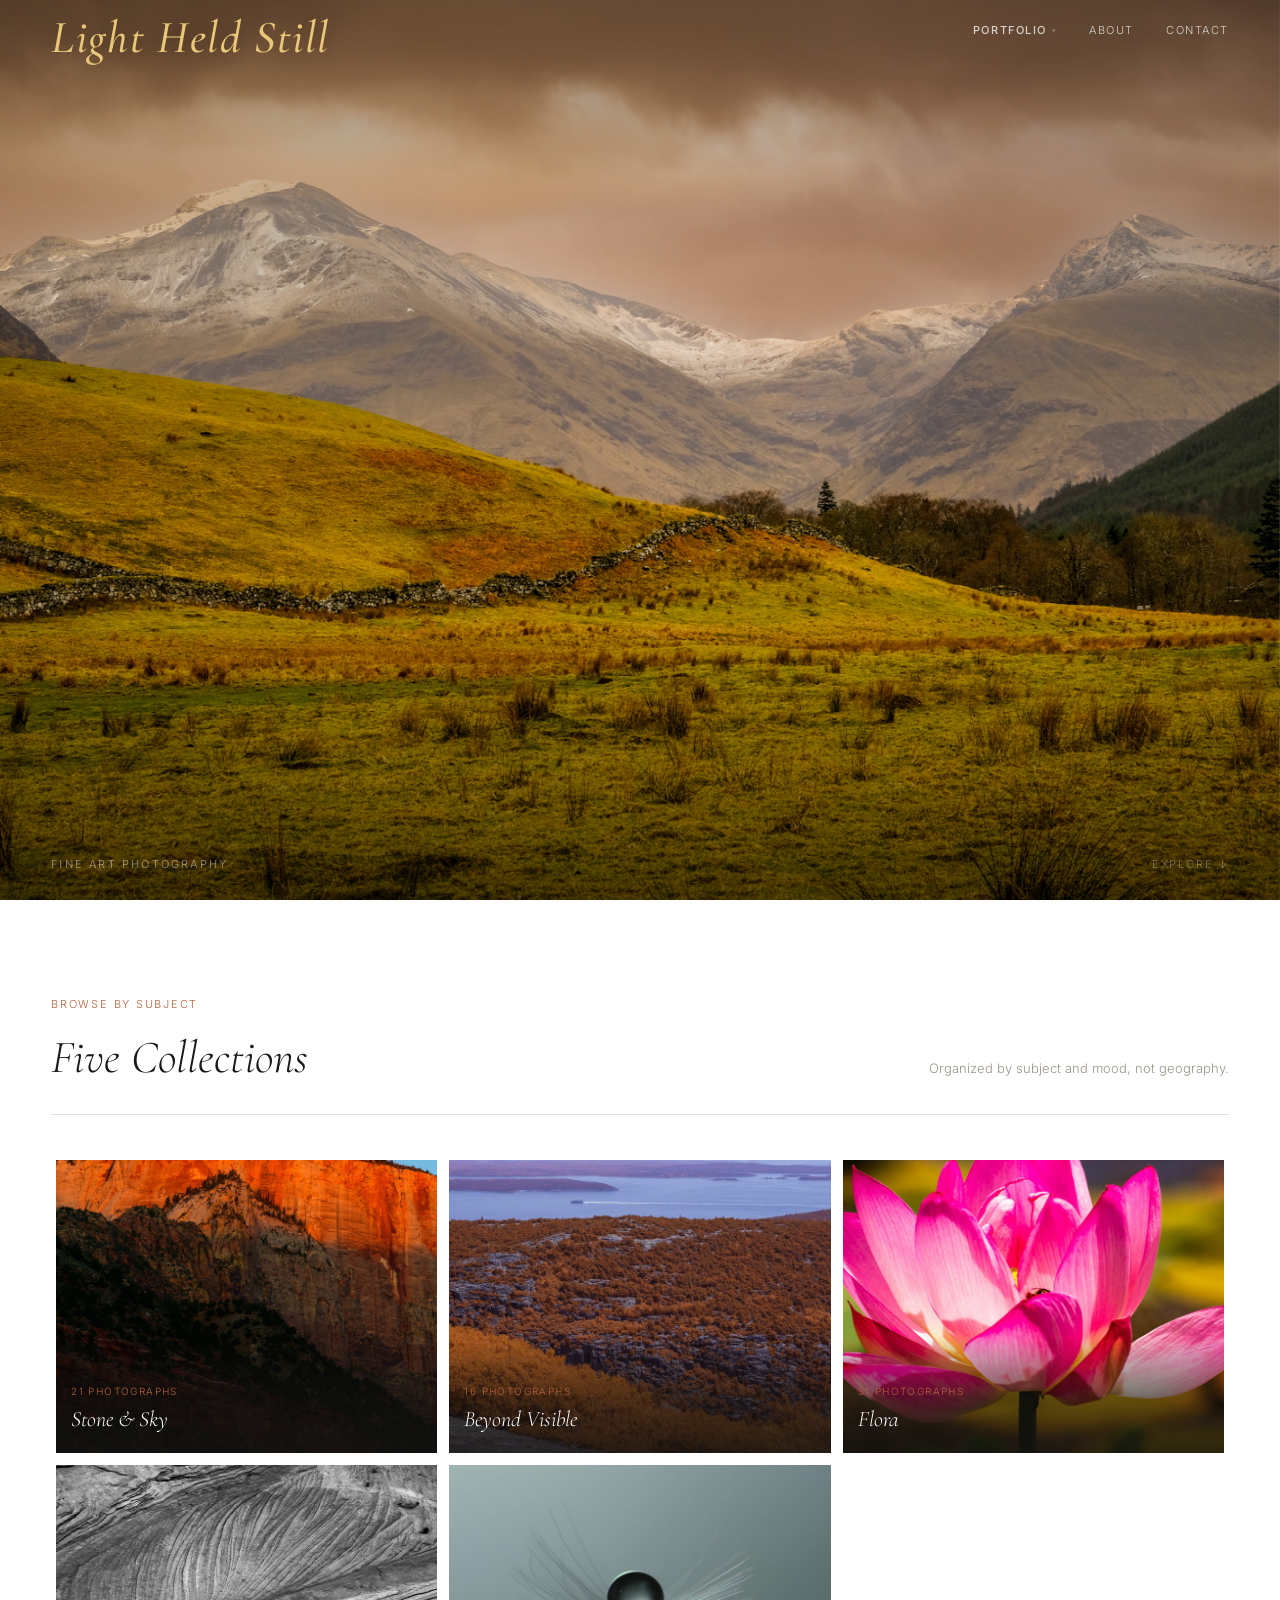
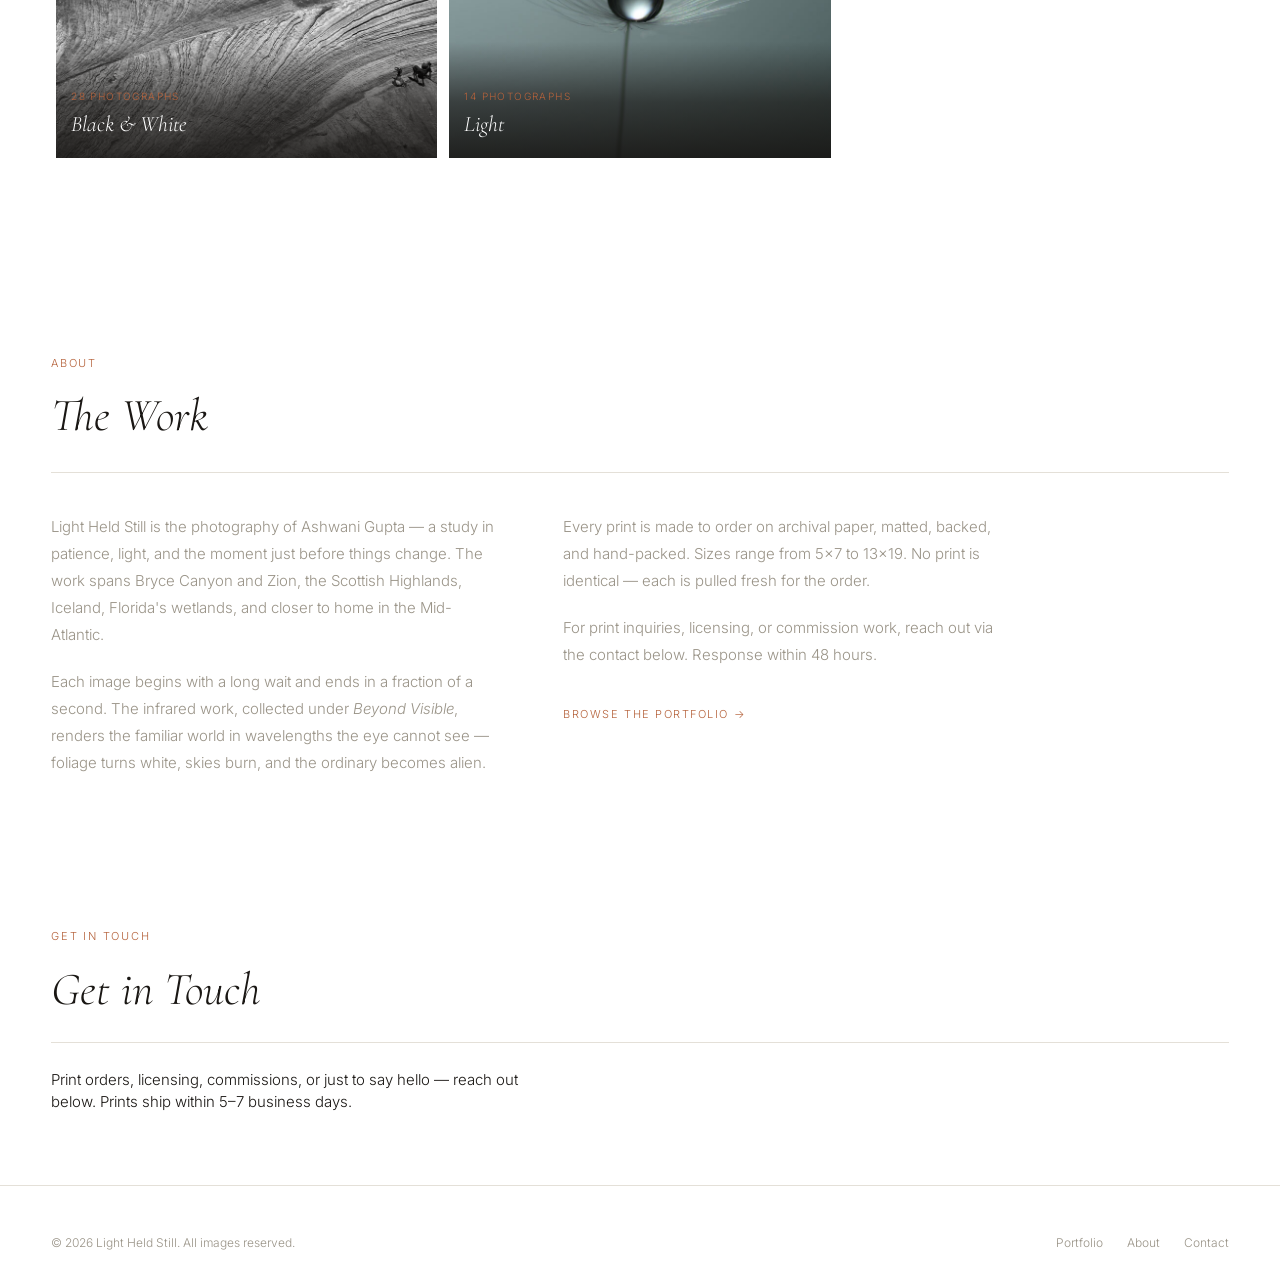
==== index.html @ 92388145 "Initial site" ====
<!DOCTYPE html>
<html lang="en">
<head>
<meta charset="UTF-8">
<meta name="viewport" content="width=device-width, initial-scale=1.0">
<title>Light Held Still — Photography</title>
<meta name="description" content="Light Held Still — fine-art photography across five collections: landscape, infrared, flora, black & white, and light.">
<meta name="robots" content="noindex, nofollow">
<link rel="stylesheet" href="css/style.css">
</head>
<body>

<section class="hero-d">
  <img class="hero-d-img" src="images/full/p079.jpg" alt="Highland Pasture, Storm Light — Scottish Highlands">
  <div class="hero-d-overlay"></div>
  <nav class="hero-d-nav">
    <div class="nav-dropdown">
      <button class="nav-dropdown-trigger">Portfolio <span class="caret">▾</span></button>
      <div class="nav-dropdown-menu">
        <div class="drop-col">
          <a class="drop-item" href="collection.html?c=stone-sky">Stone &amp; Sky</a>
          <a class="drop-item" href="collection.html?c=beyond-visible">Beyond Visible</a>
          <a class="drop-item" href="collection.html?c=flora">Flora</a>
        </div>
        <div class="drop-divider-v"></div>
        <div class="drop-col">
          <a class="drop-item" href="collection.html?c=black-white">Black &amp; White</a>
          <a class="drop-item" href="collection.html?c=light">Light</a>
        </div>
        <div class="drop-divider-v"></div>
        <div class="drop-col-right">
          <a class="drop-view-all" href="portfolio.html">View All Images →</a>
        </div>
      </div>
    </div>
    <a class="hero-d-nav-link" href="index.html#about">About</a>
    <a class="hero-d-nav-link" href="index.html#contact">Contact</a>
  </nav>
  <div class="hero-d-wordmark">Light Held Still</div>
  <div class="hero-d-footer">
    <span class="hero-d-sub">Fine Art Photography</span>
    <a class="hero-d-scroll" href="index.html#collections">Explore ↓</a>
  </div>
</section>

<section class="section" id="collections">
  <div class="section-head">
    <div>
      <div class="section-eyebrow">Browse by Subject</div>
      <h2 class="section-title">Five Collections</h2>
    </div>
    <p class="section-note">Organized by subject and mood, not geography.</p>
  </div>
  <div class="collection-grid" id="collection-grid"></div>
</section>

<section class="section" id="about">
  <div class="section-head">
    <div>
      <div class="section-eyebrow">About</div>
      <h2 class="section-title">The Work</h2>
    </div>
  </div>
  <div style="display:grid; grid-template-columns: 1fr 1fr; gap: 4rem; max-width: 960px;">
    <div>
      <p class="prose">
        Light Held Still is the photography of Ashwani Gupta — a study in patience, light, and the 
        moment just before things change. The work spans Bryce Canyon and Zion, the Scottish 
        Highlands, Iceland, Florida's wetlands, and closer to home in the Mid-Atlantic.
      </p>
      <p class="prose" style="margin-top: 1.25rem;">
        Each image begins with a long wait and ends in a fraction of a second. The infrared work, 
        collected under <em>Beyond Visible</em>, renders the familiar world in wavelengths the eye 
        cannot see — foliage turns white, skies burn, and the ordinary becomes alien.
      </p>
    </div>
    <div>
      <p class="prose">
        Every print is made to order on archival paper, matted, backed, and hand-packed. 
        Sizes range from 5×7 to 13×19. No print is identical — each is pulled fresh for the order.
      </p>
      <p class="prose" style="margin-top: 1.25rem;">
        For print inquiries, licensing, or commission work, reach out via the contact below. 
        Response within 48 hours.
      </p>
      <p style="margin-top: 2rem;">
        <a href="portfolio.html" style="font-size:11px; letter-spacing:0.14em; text-transform:uppercase; color:var(--rust); text-decoration:none;">Browse the Portfolio →</a>
      </p>
    </div>
  </div>
</section>

<section class="section-tight" id="contact">
  <div class="section-head">
    <div>
      <div class="section-eyebrow">Get in Touch</div>
      <h2 class="section-title">Get in Touch</h2>
    </div>
  </div>
  <p style="max-width: 52ch; color: var(--bone-dim); font-size: 15px;">
    Print orders, licensing, commissions, or just to say hello — reach out below. Prints ship within 5–7 business days.
  </p>
</section>

<footer class="site-footer">
  <span>&copy; 2026 Light Held Still. All images reserved.</span>
  <div class="footer-links">
    <a href="portfolio.html">Portfolio</a>
    <a href="index.html#about">About</a>
    <a href="index.html#contact">Contact</a>
  </div>
</footer>

<div class="lightbox" id="lightbox">
  <button class="lightbox-close">Close &times;</button>
  <button class="lightbox-prev" aria-label="Previous">&#8249;</button>
  <button class="lightbox-next" aria-label="Next">&#8250;</button>
  <img src="" alt="">
  <div class="lightbox-cap">
    <p class="lightbox-title"></p>
    <p class="lightbox-sub"></p>
    <button class="lightbox-order-btn" onclick="openOrderPanel(lbItems[lbIndex])">Order this Print</button>
  </div>
</div>

<script src="js/catalog.js"></script>
<script>
  const grid = document.getElementById('collection-grid');
  const order = ['stone-sky','beyond-visible','flora','black-white','light'];
  grid.innerHTML = order.map(key => {
    const c = COLLECTIONS[key];
    const count = byCollection(key).length;
    return `
      <a class="collection-card" href="collection.html?c=${key}">
        <img src="${imgPath(c.cover, 'thumb')}" alt="${c.name}">
        <div class="collection-meta">
          <div class="collection-count">${count} Photographs</div>
          <h3 class="collection-name">${c.name}</h3>
        </div>
      </a>
    `;
  }).join('');
</script>
</body>
</html>
---- css/style.css ----
/* ============================================================
   Light Held Still — Photography Portfolio
   White gallery aesthetic, Cormorant Garamond wordmark,
   centered nav with Portfolio dropdown.
   ============================================================ */

@import url('https://fonts.googleapis.com/css2?family=Cormorant+Garamond:ital,wght@0,300;0,400;1,300;1,400;1,500&family=Inter:wght@300;400;500&display=swap');

:root {
  --white:    #ffffff;
  --off:      #f7f5f1;
  --stone:    #e8e4dc;
  --muted:    #9a9488;
  --ink:      #1a1714;
  --ink-2:    #2a2724;
  --rust:     #b5623b;
  --rule:     #e4e0d8;
  --rule-dk:  #2e2b27;
  --display:  'Cormorant Garamond', Georgia, serif;
  --body:     'Inter', -apple-system, sans-serif;
  --gutter:   clamp(20px, 4vw, 56px);
}

* { box-sizing: border-box; }
html { scroll-behavior: smooth; }

body {
  margin: 0;
  background: var(--white);
  color: var(--ink);
  font-family: var(--body);
  font-weight: 300;
  line-height: 1.5;
  -webkit-font-smoothing: antialiased;
}

img { max-width: 100%; display: block; }
a { color: inherit; text-decoration: none; }
::selection { background: var(--rust); color: var(--white); }

a:focus-visible, button:focus-visible {
  outline: 1px solid var(--rust);
  outline-offset: 4px;
}

/* ── Header ── */
.site-header {
  position: sticky;
  top: 0;
  z-index: 40;
  background: rgba(255,255,255,0.97);
  backdrop-filter: blur(8px);
  border-bottom: 0.5px solid var(--rule);
  padding: 0 var(--gutter);
  height: 64px;
  display: flex;
  align-items: center;
  justify-content: space-between;
  gap: 2rem;
}

/* Left: wordmark — Cormorant Garamond italic */
.wordmark {
  font-family: 'Cormorant Garamond', serif;
  font-style: italic;
  font-weight: 500;
  font-size: 38px;
  letter-spacing: 0.02em;
  color: var(--ink);
  white-space: nowrap;
  flex-shrink: 0;
  line-height: 1;
}

/* Hide old left nav slot */
.nav-left { display: none; }

/* Right nav */
.nav-right {
  display: flex;
  align-items: center;
  gap: 2rem;
}

.nav-link {
  font-size: 11px;
  letter-spacing: 0.14em;
  text-transform: uppercase;
  color: var(--muted);
  transition: color 0.2s;
  cursor: pointer;
  background: none;
  border: none;
  padding: 0;
  font-family: var(--body);
}
.nav-link:hover { color: var(--ink); }

/* Portfolio dropdown trigger */
.nav-dropdown {
  position: relative;
}

.nav-dropdown-trigger {
  font-size: 11px;
  letter-spacing: 0.14em;
  text-transform: uppercase;
  color: var(--ink);
  font-weight: 500;
  display: flex;
  align-items: center;
  gap: 5px;
  cursor: pointer;
  background: none;
  border: none;
  padding: 0;
  font-family: var(--body);
}

.nav-dropdown-trigger .caret {
  font-size: 7px;
  opacity: 0.4;
  transition: transform 0.2s;
}

.nav-dropdown:hover .caret { transform: rotate(180deg); }

/* Dropdown menu */
.nav-dropdown-menu {
  position: absolute;
  top: 100%;
  left: 50%;
  transform: translateX(-50%);
  background: var(--white);
  border: 0.5px solid var(--rule);
  min-width: 420px;
  display: none;
  padding: 0.75rem 0;
  box-shadow: 0 8px 32px rgba(0,0,0,0.08);
  /* invisible top padding bridges the gap so cursor doesn't escape */
  padding-top: 1rem;
  margin-top: 0;
}

/* Bridge: invisible hover area between trigger and menu */
.nav-dropdown-menu::before {
  content: '';
  position: absolute;
  top: -18px;
  left: 0;
  right: 0;
  height: 18px;
}

.nav-dropdown:hover .nav-dropdown-menu,
.nav-dropdown.open .nav-dropdown-menu { display: flex; }

.drop-col {
  flex: 1;
  padding: 0.5rem 1.5rem;
}

.drop-divider-v {
  width: 0.5px;
  background: var(--rule);
  margin: 0.75rem 0;
  flex-shrink: 0;
}

.drop-item {
  display: block;
  font-size: 11px;
  letter-spacing: 0.12em;
  text-transform: uppercase;
  color: var(--muted);
  padding: 0.4rem 0;
  transition: color 0.2s;
}
.drop-item:hover { color: var(--ink); }

.drop-view-all {
  display: block;
  font-size: 11px;
  letter-spacing: 0.12em;
  text-transform: uppercase;
  color: var(--rust);
  padding: 0.4rem 0;
  transition: color 0.2s;
}
.drop-view-all:hover { color: var(--ink); }

.drop-col-right {
  display: flex;
  align-items: flex-end;
  padding: 0.5rem 1.5rem;
}

/* Mobile toggle */
.nav-toggle {
  display: none;
  background: none;
  border: none;
  color: var(--ink);
  font-size: 22px;
  cursor: pointer;
}

/* ── Hero ── */
.hero {
  position: relative;
  height: 88vh;
  min-height: 560px;
  display: flex;
  align-items: flex-end;
  overflow: hidden;
}

.hero-img {
  position: absolute;
  inset: 0;
  width: 100%;
  height: 100%;
  object-fit: cover;
  object-position: center 42%;
  animation: hero-reveal 2.4s ease both;
}

@keyframes hero-reveal {
  from { opacity: 0; transform: scale(1.04); }
  to   { opacity: 1; transform: scale(1); }
}

.hero::after {
  content: '';
  position: absolute;
  inset: 0;
  background: linear-gradient(to top, rgba(20,18,16,0.96) 0%, rgba(20,18,16,0.2) 55%, transparent 100%);
}

.hero-content {
  position: relative;
  z-index: 2;
  padding: 0 var(--gutter) 56px;
  max-width: 740px;
}

.hero-eyebrow {
  font-size: 11px;
  letter-spacing: 0.2em;
  text-transform: uppercase;
  color: var(--rust);
  margin-bottom: 16px;
}

.hero-title {
  font-family: var(--display);
  font-style: italic;
  font-weight: 300;
  font-size: clamp(40px, 6vw, 78px);
  line-height: 1.02;
  margin: 0 0 18px;
  color: #fff;
}

.hero-sub {
  font-size: 15px;
  color: rgba(255,255,255,0.55);
  max-width: 46ch;
  margin: 0 0 28px;
}

.hero-actions { display: flex; gap: 16px; flex-wrap: wrap; }

.btn {
  display: inline-block;
  padding: 13px 28px;
  font-size: 11px;
  letter-spacing: 0.12em;
  text-transform: uppercase;
  border: 1px solid rgba(255,255,255,0.4);
  color: #fff;
  transition: background 0.25s, color 0.25s, border-color 0.25s;
}
.btn:hover { background: #fff; color: var(--ink); border-color: #fff; }

.btn-solid {
  background: var(--rust);
  border-color: var(--rust);
  color: #fff;
}
.btn-solid:hover { background: transparent; color: #fff; border-color: #fff; }

/* ── Section scaffolding ── */
.section { padding: 96px var(--gutter); }
.section-tight { padding: 56px var(--gutter); }

.section-tight .section-head {
  margin-bottom: 26px;
  padding-bottom: 18px;
}

.section-head {
  display: flex;
  justify-content: space-between;
  align-items: flex-end;
  gap: 24px;
  margin-bottom: 40px;
  border-bottom: 0.5px solid var(--rule);
  padding-bottom: 22px;
}

.section-eyebrow {
  font-size: 11px;
  letter-spacing: 0.16em;
  text-transform: uppercase;
  color: var(--rust);
  margin-bottom: 10px;
}

.section-title {
  font-family: var(--display);
  font-style: italic;
  font-weight: 300;
  font-size: clamp(28px, 4vw, 46px);
  margin: 0;
  color: var(--ink);
}

.section-note {
  color: var(--muted);
  font-size: 13px;
  max-width: 42ch;
  text-align: right;
}

@media (max-width: 720px) {
  .section-head { flex-direction: column; align-items: flex-start; }
  .section-note { text-align: left; }
}

/* ── Collection grid ── */
.collection-grid {
  display: grid;
  grid-template-columns: repeat(3, 1fr);
  gap: 2px;
}

@media (max-width: 900px) { .collection-grid { grid-template-columns: repeat(2, 1fr); } }
@media (max-width: 560px) {
  .collection-grid { grid-template-columns: repeat(2, 1fr); gap: 2px; }
  .collection-meta { padding: 12px 14px; }
  .collection-name { font-size: 16px; margin-bottom: 0; }
  .collection-count { font-size: 8px; margin-bottom: 2px; }
}

.collection-card {
  position: relative;
  aspect-ratio: 4 / 3.1;
  overflow: hidden;
  background: var(--stone);
  display: block;
}

.collection-card img {
  width: 100%;
  height: 100%;
  object-fit: cover;
  transition: transform 1.1s cubic-bezier(0.16,1,0.3,1), filter 0.6s ease;
}

.collection-card:hover img { transform: scale(1.06); filter: brightness(1.04); }

.collection-card::before {
  content: '';
  position: absolute;
  inset: 0;
  background: linear-gradient(to top, rgba(20,18,16,0.88) 0%, rgba(20,18,16,0.6) 20%, rgba(20,18,16,0.0) 40%);
  z-index: 1;
}

.collection-meta {
  position: absolute;
  left: 0; right: 0; bottom: 0;
  z-index: 2;
  padding: 18px 20px;
}

.collection-count {
  font-size: 10px;
  letter-spacing: 0.14em;
  text-transform: uppercase;
  color: var(--rust);
  margin-bottom: 4px;
}

.collection-name {
  font-family: var(--display);
  font-style: italic;
  font-weight: 300;
  font-size: 22px;
  margin: 0 0 4px;
  color: #fff;
}

.collection-desc {
  font-size: 12px;
  color: rgba(255,255,255,0.5);
  max-width: 32ch;
}

/* ── Photo grid (collection pages) ── */
.photo-grid {
  display: grid;
  grid-template-columns: repeat(4, 1fr);
  gap: 2px;
}

@media (max-width: 1000px) { .photo-grid { grid-template-columns: repeat(3, 1fr); } }
@media (max-width: 680px)  { .photo-grid { grid-template-columns: repeat(2, 1fr); } }

.photo-tile {
  position: relative;
  overflow: hidden;
  aspect-ratio: 4 / 5;
  background: var(--stone);
  cursor: pointer;
}

.photo-tile img {
  width: 100%;
  height: 100%;
  object-fit: cover;
  opacity: 0;
  transform: scale(1.03);
  transition: transform 0.9s cubic-bezier(0.16,1,0.3,1), opacity 0.7s ease;
}

.photo-tile img.loaded { opacity: 1; transform: scale(1); }
.photo-tile:hover img { transform: scale(1.045); }

.photo-tile-label {
  position: absolute;
  left: 0; right: 0; bottom: 0;
  padding: 16px;
  background: linear-gradient(to top, rgba(20,18,16,0.85), transparent);
  opacity: 0;
  transition: opacity 0.3s ease;
  font-size: 12px;
  letter-spacing: 0.03em;
  color: #fff;
  z-index: 2;
}
.photo-tile:hover .photo-tile-label { opacity: 1; }

/* ── Lightbox ── */
.lightbox {
  position: fixed;
  inset: 0;
  z-index: 100;
  background: rgba(10,9,8,0.97);
  display: none;
  align-items: center;
  justify-content: center;
  flex-direction: column;
  padding: 40px var(--gutter);
}

.lightbox.open { display: flex; }

.lightbox img {
  max-width: 100%;
  max-height: 76vh;
  object-fit: contain;
}

.lightbox-cap {
  margin-top: 20px;
  text-align: center;
}

.lightbox-title {
  font-family: var(--display);
  font-style: italic;
  font-weight: 300;
  font-size: 22px;
  margin: 0 0 6px;
  color: #fff;
}

.lightbox-sub {
  font-size: 11px;
  color: var(--muted);
  letter-spacing: 0.1em;
  text-transform: uppercase;
}

.lightbox-close, .lightbox-prev, .lightbox-next {
  position: absolute;
  background: none;
  border: none;
  color: var(--muted);
  cursor: pointer;
}

.lightbox-close { top: 28px; right: var(--gutter); font-size: 11px; letter-spacing: 0.12em; text-transform: uppercase; }
.lightbox-prev  { left: var(--gutter); top: 50%; transform: translateY(-50%); font-size: 28px; }
.lightbox-next  { right: var(--gutter); top: 50%; transform: translateY(-50%); font-size: 28px; }
.lightbox-prev:hover, .lightbox-next:hover, .lightbox-close:hover { color: #fff; }

/* ── Footer ── */
.site-footer {
  padding: 48px var(--gutter) 36px;
  border-top: 0.5px solid var(--rule);
  display: flex;
  justify-content: space-between;
  align-items: center;
  flex-wrap: wrap;
  gap: 20px;
  color: var(--muted);
  font-size: 12px;
}

.footer-links { display: flex; gap: 24px; }
.footer-links a:hover { color: var(--ink); }

/* ── Mobile nav ── */
@media (max-width: 760px) {
  .site-header { grid-template-columns: 1fr auto; }
  .nav-left, .nav-right { display: none; }
  .nav-toggle { display: block; }
  .site-nav-mobile {
    position: fixed;
    inset: 0;
    background: var(--white);
    flex-direction: column;
    justify-content: center;
    align-items: center;
    gap: 28px;
    font-size: 14px;
    display: none;
    z-index: 50;
  }
  .site-nav-mobile.open { display: flex; }
}

/* ── Order panel ── */
.order-panel {
  position: fixed;
  inset: 0;
  z-index: 200;
  display: none;
  align-items: flex-end;
  justify-content: center;
  background: rgba(10,9,8,0.75);
  backdrop-filter: blur(4px);
}
.order-panel.open { display: flex; }

.order-sheet {
  background: var(--white);
  color: var(--ink);
  width: 100%;
  max-width: 520px;
  border-radius: 12px 12px 0 0;
  padding: 36px 36px 48px;
  position: relative;
  animation: sheet-up 0.35s cubic-bezier(0.16,1,0.3,1) both;
}

@keyframes sheet-up {
  from { transform: translateY(100%); opacity: 0; }
  to   { transform: translateY(0);    opacity: 1; }
}

.order-close {
  position: absolute;
  top: 18px; right: 20px;
  background: none; border: none;
  color: var(--muted);
  font-size: 20px; cursor: pointer;
  line-height: 1;
}
.order-close:hover { color: var(--ink); }

.order-photo-title {
  font-family: var(--display);
  font-style: italic;
  font-weight: 300;
  font-size: 24px;
  margin: 0 0 4px;
  padding-right: 32px;
  color: var(--ink);
}

.order-photo-sub {
  font-size: 11px;
  color: var(--rust);
  letter-spacing: 0.12em;
  text-transform: uppercase;
  margin-bottom: 28px;
}

.order-label {
  font-size: 11px;
  letter-spacing: 0.12em;
  text-transform: uppercase;
  color: var(--muted);
  margin-bottom: 12px;
  display: block;
}

.size-grid {
  display: grid;
  grid-template-columns: repeat(3, 1fr);
  gap: 8px;
  margin-bottom: 24px;
}

.size-btn {
  background: var(--off);
  border: 1px solid var(--rule);
  color: var(--ink);
  border-radius: 6px;
  padding: 14px 8px;
  cursor: pointer;
  text-align: center;
  transition: border-color 0.2s, background 0.2s;
  font-family: var(--body);
}
.size-btn:hover { border-color: var(--muted); }
.size-btn.selected { border-color: var(--rust); background: rgba(181,98,59,0.07); }
.size-btn .sz { display: block; font-size: 14px; font-weight: 500; margin-bottom: 4px; color: var(--ink); }
.size-btn .pr { display: block; font-size: 11px; color: var(--rust); }

.order-note {
  font-size: 12px;
  color: var(--muted);
  margin-bottom: 20px;
  line-height: 1.6;
}

.order-total {
  display: flex;
  justify-content: space-between;
  align-items: center;
  margin-bottom: 20px;
  padding: 14px 0;
  border-top: 0.5px solid var(--rule);
  border-bottom: 0.5px solid var(--rule);
}

.order-total-label { font-size: 12px; color: var(--muted); }

.order-total-amount {
  font-family: var(--display);
  font-style: italic;
  font-size: 28px;
  color: var(--ink);
}

.order-cta {
  display: block;
  width: 100%;
  padding: 16px;
  background: #0070ba;
  color: #fff;
  border: none;
  border-radius: 6px;
  font-size: 14px;
  font-weight: 500;
  cursor: pointer;
  text-align: center;
  text-decoration: none;
  transition: background 0.2s;
  font-family: var(--body);
}
.order-cta:hover { background: #005ea6; }

@media (max-width: 560px) {
  .order-sheet { padding: 28px 20px 40px; border-radius: 0; }
  .size-grid { grid-template-columns: repeat(2, 1fr); }
}

/* ── Lightbox order button ── */
.lightbox-order-btn {
  display: inline-block;
  margin-top: 16px;
  padding: 11px 28px;
  background: var(--rust);
  border: 1px solid var(--rust);
  color: #fff;
  font-size: 11px;
  letter-spacing: 0.12em;
  text-transform: uppercase;
  cursor: pointer;
  font-family: var(--body);
  transition: background 0.25s, color 0.25s;
}
.lightbox-order-btn:hover { background: transparent; color: #fff; border-color: rgba(255,255,255,0.4); }

/* ── About / contact text ── */
.prose {
  max-width: 62ch;
  color: var(--muted);
  font-size: 15px;
  line-height: 1.75;
}

@media (prefers-reduced-motion: reduce) {
  * { animation-duration: 0.01ms !important; transition-duration: 0.01ms !important; }
}

/* ── 5px white borders on all thumbnails ── */
/* overflow:hidden clips outline; inset box-shadow doesn't work on <img>.
   Use a ::after pseudo-element overlay instead. */
.photo-tile::after {
  content: '';
  position: absolute;
  inset: 0;
  border: 5px solid #fff;
  z-index: 3;
  pointer-events: none;
}

.collection-card::after {
  content: '';
  position: absolute;
  inset: 0;
  border: 5px solid #fff;
  z-index: 3;
  pointer-events: none;
}

/* Remove old outline attempts */
.photo-tile { outline: none; }
.collection-card { outline: none; }

/* Lightbox: clean white frame */
.lightbox img {
  box-shadow: 0 0 0 5px #fff;
  outline: none;
}

/* ── About two-column grid responsive ── */
@media (max-width: 720px) {
  #about > div[style*="grid"] {
    grid-template-columns: 1fr !important;
    gap: 1.5rem !important;
  }
}

.prose {
  max-width: 62ch;
  color: var(--muted);
  font-size: 15px;
  line-height: 1.8;
  margin: 0;
}

/* ── Design D: Full-bleed hero with floating wordmark ── */
.hero-d {
  position: relative;
  height: 100vh;
  min-height: 600px;
  overflow: hidden;
  display: flex;
  flex-direction: column;
}

.hero-d-img {
  position: absolute;
  inset: 0;
  width: 100%;
  height: 100%;
  object-fit: cover;
  object-position: center 40%;
  animation: hero-reveal 2.4s ease both;
}

.hero-d-overlay {
  position: absolute;
  inset: 0;
  background:
    linear-gradient(to bottom, rgba(0,0,0,0.45) 0%, rgba(0,0,0,0.05) 35%, transparent 60%),
    linear-gradient(to top, rgba(0,0,0,0.55) 0%, transparent 35%);
}

/* Nav floats top — transparent, links white */
.hero-d-nav {
  position: relative;
  z-index: 20;
  display: flex;
  align-items: center;
  justify-content: flex-end;
  gap: 2rem;
  padding: 22px var(--gutter);
}

.hero-d-nav .nav-dropdown-trigger {
  color: rgba(255,255,255,0.75);
  font-size: 11px;
  letter-spacing: 0.14em;
  text-transform: uppercase;
  background: none;
  border: none;
  cursor: pointer;
  font-family: var(--body);
  display: flex;
  align-items: center;
  gap: 5px;
}
.hero-d-nav .nav-dropdown-trigger:hover { color: #fff; }

.hero-d-nav-link {
  font-size: 11px;
  letter-spacing: 0.14em;
  text-transform: uppercase;
  color: rgba(255,255,255,0.75);
  transition: color 0.2s;
}
.hero-d-nav-link:hover { color: #fff; }

/* Dropdown panel — white for readability */
.hero-d-nav .nav-dropdown-menu {
  top: 100%;
  background: var(--white);
  border: 0.5px solid var(--rule);
  box-shadow: 0 8px 32px rgba(0,0,0,0.12);
}
.hero-d-nav .nav-dropdown-menu::before {
  content: '';
  position: absolute;
  top: -18px;
  left: 0; right: 0;
  height: 18px;
}

/* Wordmark — large, top-left, on the image */
.hero-d-wordmark {
  position: absolute;
  top: 14px;
  left: var(--gutter);
  z-index: 20;
  font-family: 'Cormorant Garamond', serif;
  font-style: italic;
  font-weight: 500;
  letter-spacing: 0.03em;
  font-size: 46px;
  color: #e8c878;
  line-height: 1;
  text-shadow: 0 2px 24px rgba(0,0,0,0.5);
  text-decoration: none;
  display: block;
}

/* Bottom bar: tagline left, scroll right */
.hero-d-footer {
  position: absolute;
  bottom: 0;
  left: 0; right: 0;
  z-index: 20;
  display: flex;
  justify-content: space-between;
  align-items: flex-end;
  padding: 0 var(--gutter) 28px;
}

.hero-d-sub {
  font-size: 11px;
  letter-spacing: 0.2em;
  text-transform: uppercase;
  color: rgba(255,255,255,0.5);
}

.hero-d-scroll {
  font-size: 11px;
  letter-spacing: 0.16em;
  text-transform: uppercase;
  color: rgba(255,255,255,0.35);
  transition: color 0.2s;
}
.hero-d-scroll:hover { color: rgba(255,255,255,0.7); }

/* Inner pages keep white header */
.site-header {
  display: flex;
}

@media (max-width: 760px) {
  .hero-d-nav {
    gap: 0.85rem;
    padding: 16px var(--gutter);
  }
  .hero-d-nav .nav-dropdown-trigger,
  .hero-d-nav-link {
    font-size: 9px;
    letter-spacing: 0.1em;
  }
  .hero-d-wordmark {
    font-size: 30px;
    top: 58px;
    left: var(--gutter);
  }
  .hero-d-footer {
    padding: 0 var(--gutter) 20px;
    flex-direction: column;
    align-items: flex-start;
    gap: 6px;
  }
  .nav-dropdown-menu {
    min-width: 0;
    width: calc(100vw - 2 * var(--gutter));
    max-width: 360px;
    left: 0;
    transform: none;
  }
  .hero-d { height: 100svh; }
}
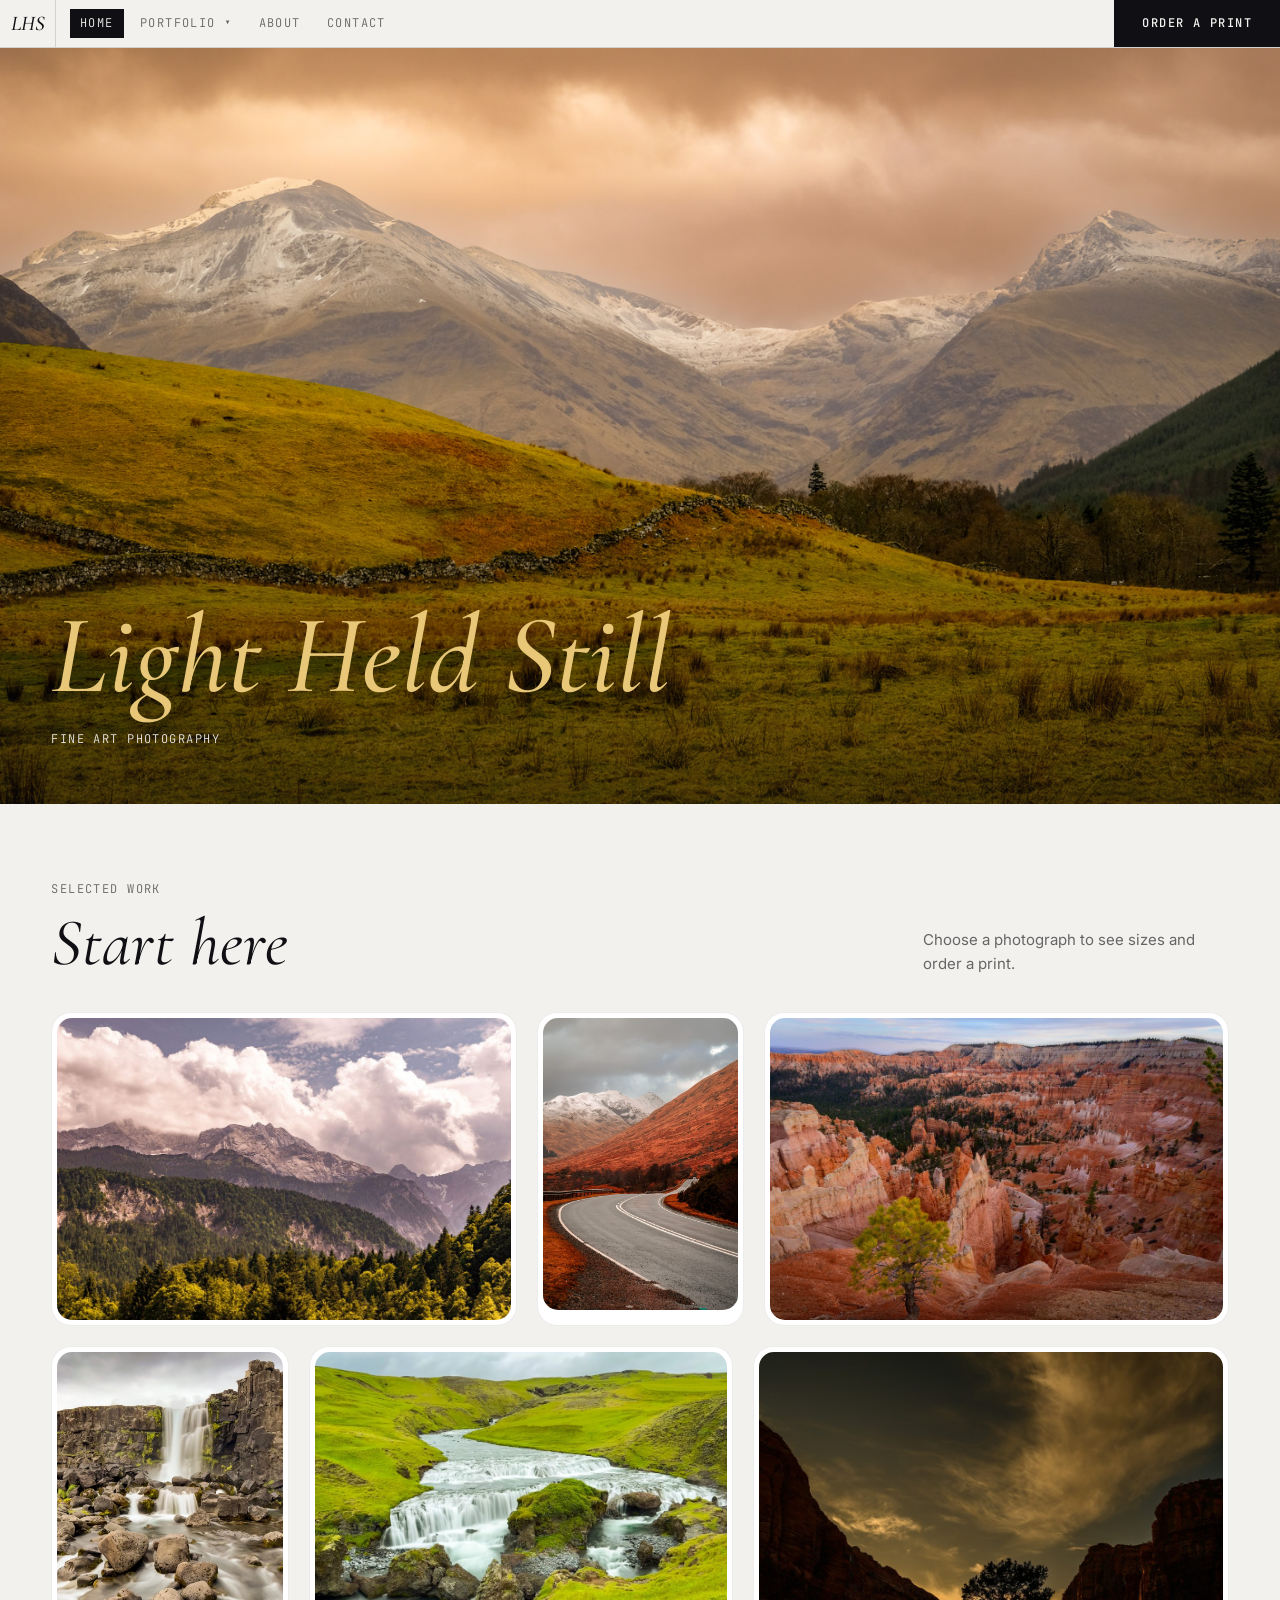
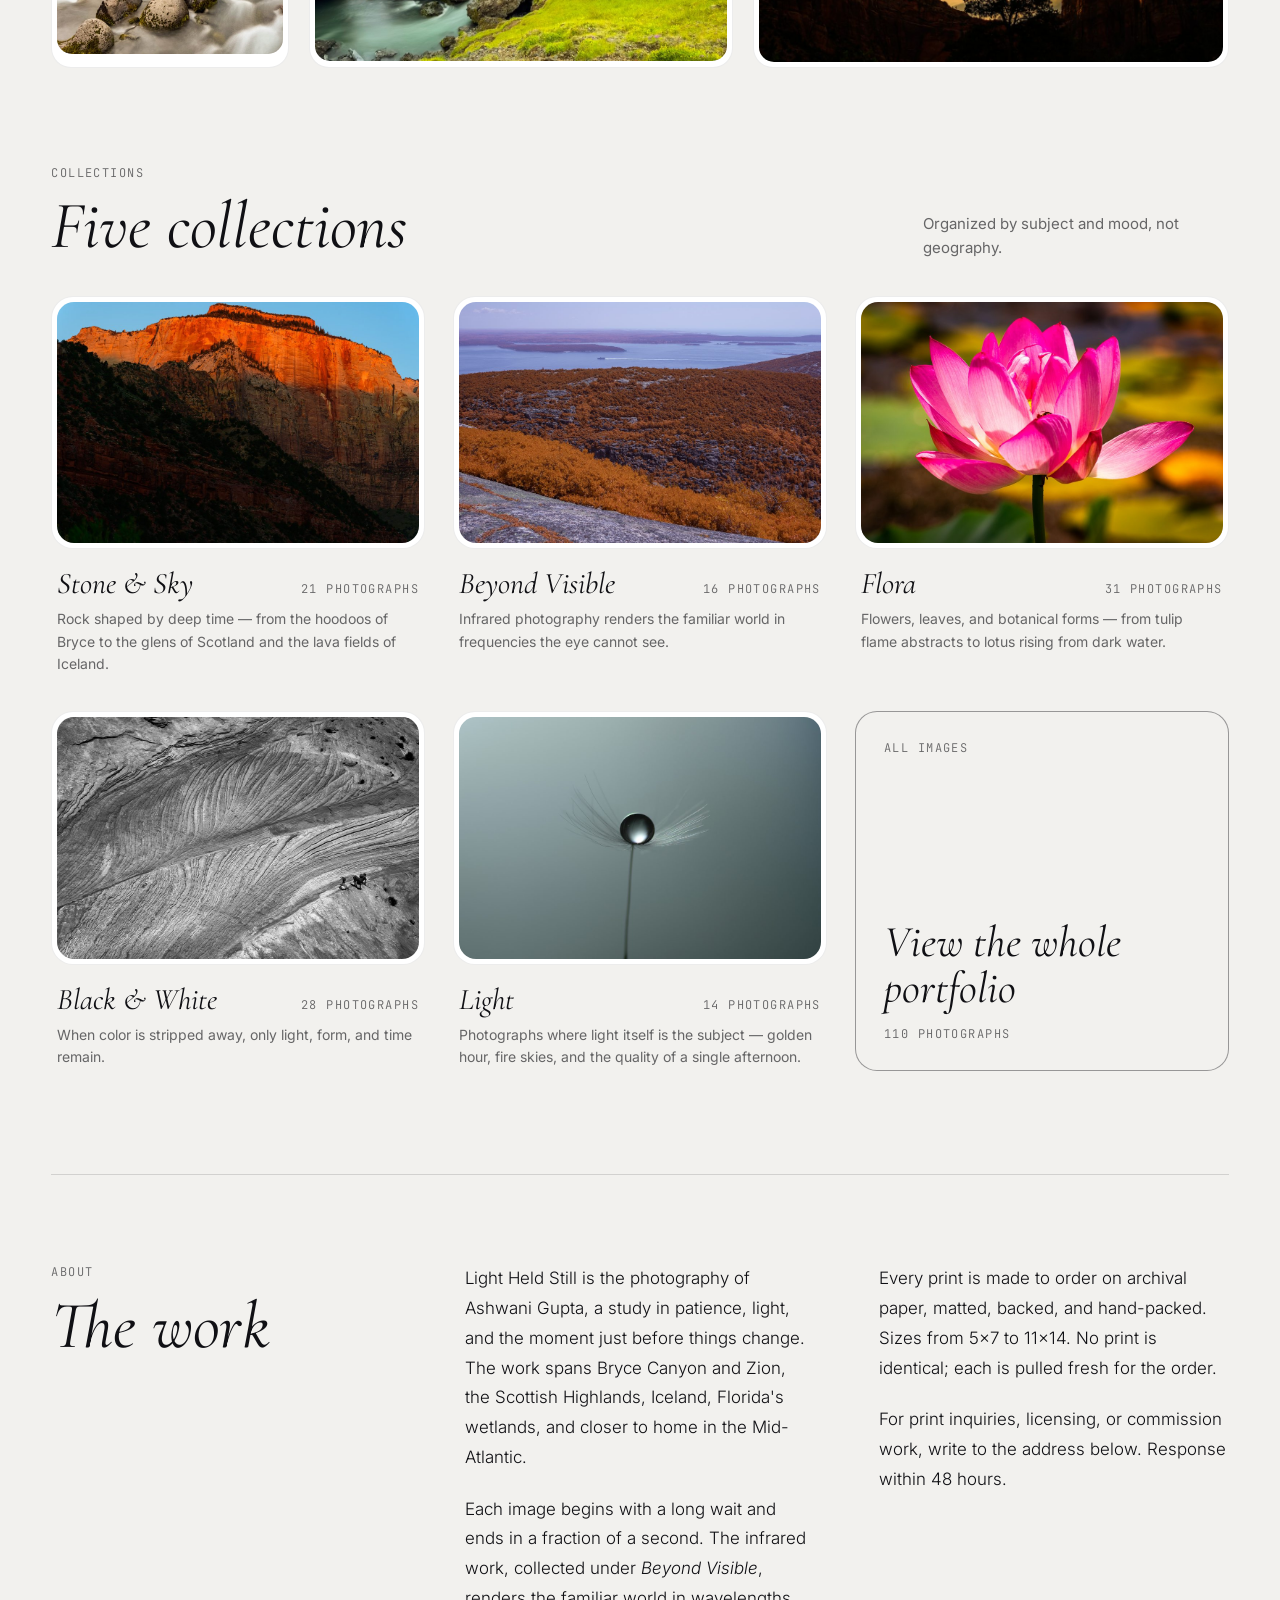
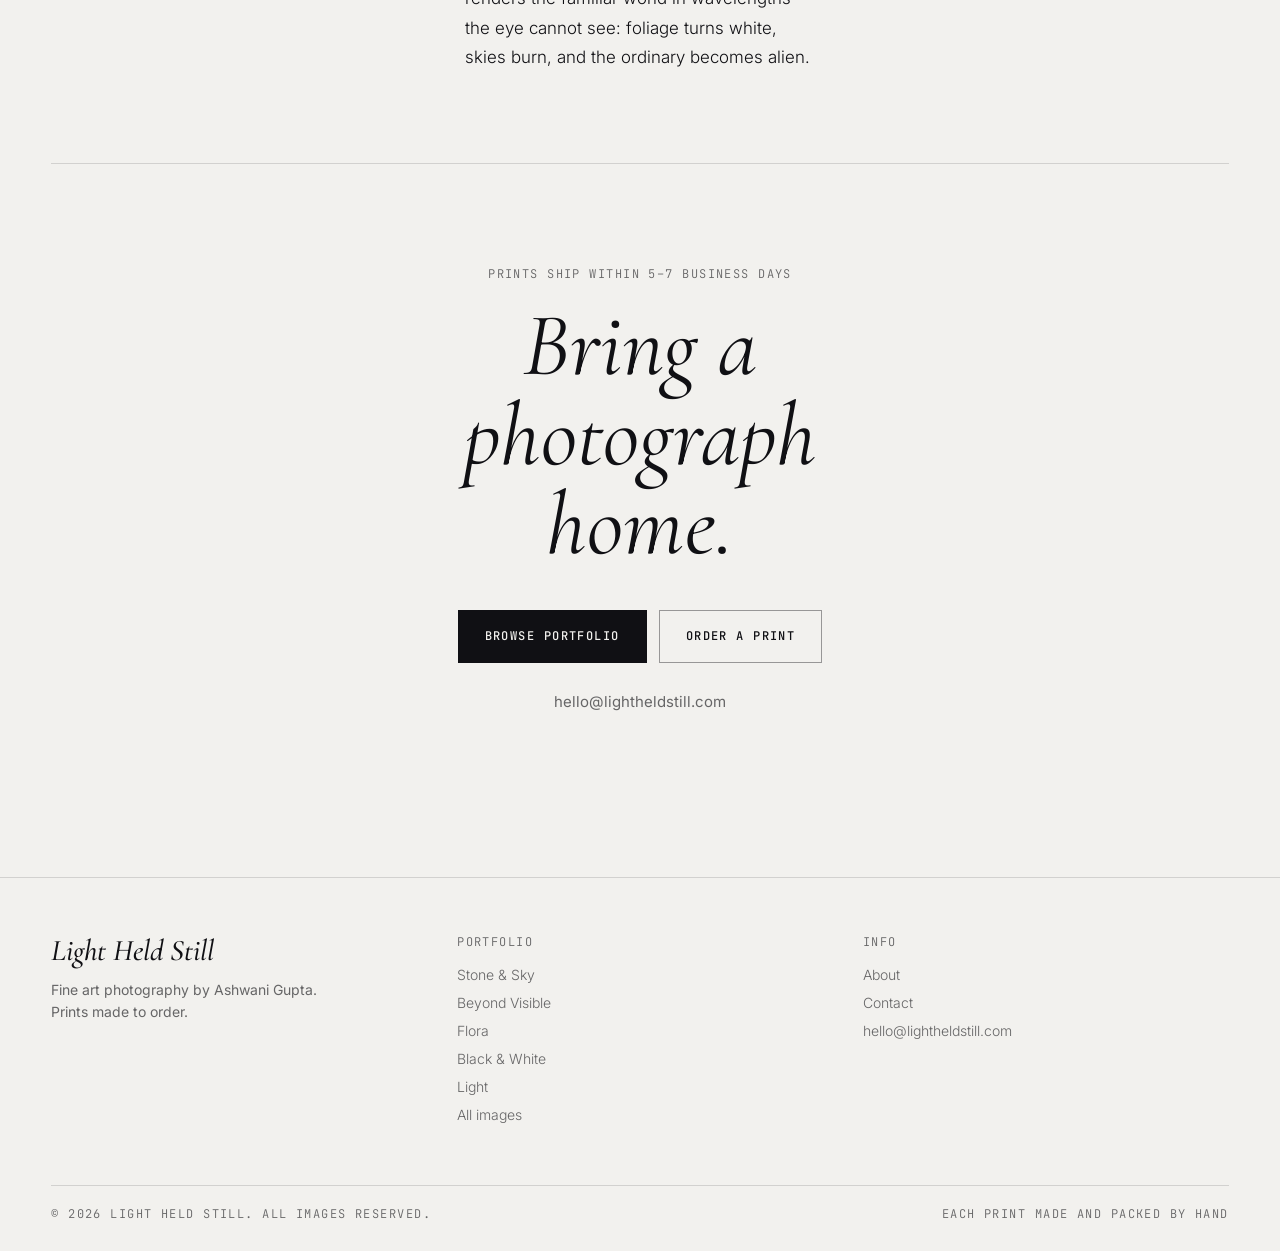
==== commit c035396f: "Redesign: warm off-white UI, selected work, 3:2 collection cards, photo page with size selector Co-A" ====
--- a/index.html
+++ b/index.html
@@ -3,143 +3,80 @@
 <head>
 <meta charset="UTF-8">
 <meta name="viewport" content="width=device-width, initial-scale=1.0">
-<title>Light Held Still — Photography</title>
-<meta name="description" content="Light Held Still — fine-art photography across five collections: landscape, infrared, flora, black & white, and light.">
+<title>Light Held Still — Fine Art Photography</title>
+<meta name="description" content="Fine art photography by Ashwani Gupta. Prints made to order across five collections.">
 <meta name="robots" content="noindex, nofollow">
 <link rel="stylesheet" href="css/style.css">
 </head>
 <body>
+<header id="site-header"></header>
 
-<section class="hero-d">
-  <img class="hero-d-img" src="images/full/p079.jpg" alt="Highland Pasture, Storm Light — Scottish Highlands">
-  <div class="hero-d-overlay"></div>
-  <nav class="hero-d-nav">
-    <div class="nav-dropdown">
-      <button class="nav-dropdown-trigger">Portfolio <span class="caret">▾</span></button>
-      <div class="nav-dropdown-menu">
-        <div class="drop-col">
-          <a class="drop-item" href="collection.html?c=stone-sky">Stone &amp; Sky</a>
-          <a class="drop-item" href="collection.html?c=beyond-visible">Beyond Visible</a>
-          <a class="drop-item" href="collection.html?c=flora">Flora</a>
-        </div>
-        <div class="drop-divider-v"></div>
-        <div class="drop-col">
-          <a class="drop-item" href="collection.html?c=black-white">Black &amp; White</a>
-          <a class="drop-item" href="collection.html?c=light">Light</a>
-        </div>
-        <div class="drop-divider-v"></div>
-        <div class="drop-col-right">
-          <a class="drop-view-all" href="portfolio.html">View All Images →</a>
-        </div>
-      </div>
-    </div>
-    <a class="hero-d-nav-link" href="index.html#about">About</a>
-    <a class="hero-d-nav-link" href="index.html#contact">Contact</a>
-  </nav>
-  <div class="hero-d-wordmark">Light Held Still</div>
-  <div class="hero-d-footer">
-    <span class="hero-d-sub">Fine Art Photography</span>
-    <a class="hero-d-scroll" href="index.html#collections">Explore ↓</a>
-  </div>
+<section class="hero" id="top">
+  <img src="images/full/p079.jpg" alt="Highland Pasture, Storm Light, Scottish Highlands">
+  <div class="hero-text"><h1>Light Held Still</h1><p class="mono">Fine art photography</p></div>
 </section>
 
-<section class="section" id="collections">
-  <div class="section-head">
-    <div>
-      <div class="section-eyebrow">Browse by Subject</div>
-      <h2 class="section-title">Five Collections</h2>
-    </div>
-    <p class="section-note">Organized by subject and mood, not geography.</p>
+<section class="sec" id="selected">
+  <div class="sec-head">
+    <div><div class="mono dim">Selected work</div><h2>Start here</h2></div>
+    <p>Choose a photograph to see sizes and order a print.</p>
   </div>
-  <div class="collection-grid" id="collection-grid"></div>
+  <div id="selected-rows"></div>
 </section>
 
-<section class="section" id="about">
-  <div class="section-head">
-    <div>
-      <div class="section-eyebrow">About</div>
-      <h2 class="section-title">The Work</h2>
+<section class="sec" id="collections">
+  <div class="sec-head">
+    <div><div class="mono dim">Collections</div><h2>Five collections</h2></div>
+    <p>Organized by subject and mood, not geography.</p>
+  </div>
+  <div class="cards" id="cards"></div>
+</section>
+
+<section class="rulesec" id="about" style="margin-top:clamp(56px,8vw,104px)">
+  <div class="about-grid">
+    <div><div class="mono dim">About</div><h2 class="page-title">The work</h2></div>
+    <div class="prose">
+      <p>Light Held Still is the photography of Ashwani Gupta, a study in patience, light, and the moment just before things change. The work spans Bryce Canyon and Zion, the Scottish Highlands, Iceland, Florida's wetlands, and closer to home in the Mid-Atlantic.</p>
+      <p>Each image begins with a long wait and ends in a fraction of a second. The infrared work, collected under <em>Beyond Visible</em>, renders the familiar world in wavelengths the eye cannot see: foliage turns white, skies burn, and the ordinary becomes alien.</p>
     </div>
-  </div>
-  <div style="display:grid; grid-template-columns: 1fr 1fr; gap: 4rem; max-width: 960px;">
-    <div>
-      <p class="prose">
-        Light Held Still is the photography of Ashwani Gupta — a study in patience, light, and the 
-        moment just before things change. The work spans Bryce Canyon and Zion, the Scottish 
-        Highlands, Iceland, Florida's wetlands, and closer to home in the Mid-Atlantic.
-      </p>
-      <p class="prose" style="margin-top: 1.25rem;">
-        Each image begins with a long wait and ends in a fraction of a second. The infrared work, 
-        collected under <em>Beyond Visible</em>, renders the familiar world in wavelengths the eye 
-        cannot see — foliage turns white, skies burn, and the ordinary becomes alien.
-      </p>
-    </div>
-    <div>
-      <p class="prose">
-        Every print is made to order on archival paper, matted, backed, and hand-packed. 
-        Sizes range from 5×7 to 13×19. No print is identical — each is pulled fresh for the order.
-      </p>
-      <p class="prose" style="margin-top: 1.25rem;">
-        For print inquiries, licensing, or commission work, reach out via the contact below. 
-        Response within 48 hours.
-      </p>
-      <p style="margin-top: 2rem;">
-        <a href="portfolio.html" style="font-size:11px; letter-spacing:0.14em; text-transform:uppercase; color:var(--rust); text-decoration:none;">Browse the Portfolio →</a>
-      </p>
+    <div class="prose">
+      <p>Every print is made to order on archival paper, matted, backed, and hand-packed. Sizes from 5×7 to 11×14. No print is identical; each is pulled fresh for the order.</p>
+      <p>For print inquiries, licensing, or commission work, write to the address below. Response within 48 hours.</p>
     </div>
   </div>
 </section>
 
-<section class="section-tight" id="contact">
-  <div class="section-head">
-    <div>
-      <div class="section-eyebrow">Get in Touch</div>
-      <h2 class="section-title">Get in Touch</h2>
-    </div>
+<section class="rulesec contact" id="contact" style="margin-bottom:0">
+  <div class="mono dim">Prints ship within 5–7 business days</div>
+  <h2>Bring a photograph home.</h2>
+  <div class="btns">
+    <a href="portfolio.html" class="btn-solid mono">Browse portfolio</a>
+    <a href="#selected" class="btn-line mono">Order a print</a>
   </div>
-  <p style="max-width: 52ch; color: var(--bone-dim); font-size: 15px;">
-    Print orders, licensing, commissions, or just to say hello — reach out below. Prints ship within 5–7 business days.
-  </p>
+  <p style="margin:28px 0 0"><a class="textlink" href="mailto:hello@lightheldstill.com" style="font-size:15px;font-weight:400">hello@lightheldstill.com</a></p>
 </section>
-
-<footer class="site-footer">
-  <span>&copy; 2026 Light Held Still. All images reserved.</span>
-  <div class="footer-links">
-    <a href="portfolio.html">Portfolio</a>
-    <a href="index.html#about">About</a>
-    <a href="index.html#contact">Contact</a>
-  </div>
-</footer>
-
-<div class="lightbox" id="lightbox">
-  <button class="lightbox-close">Close &times;</button>
-  <button class="lightbox-prev" aria-label="Previous">&#8249;</button>
-  <button class="lightbox-next" aria-label="Next">&#8250;</button>
-  <img src="" alt="">
-  <div class="lightbox-cap">
-    <p class="lightbox-title"></p>
-    <p class="lightbox-sub"></p>
-    <button class="lightbox-order-btn" onclick="openOrderPanel(lbItems[lbIndex])">Order this Print</button>
-  </div>
-</div>
-
+<footer id="site-footer"></footer>
 <script src="js/catalog.js"></script>
 <script>
-  const grid = document.getElementById('collection-grid');
-  const order = ['stone-sky','beyond-visible','flora','black-white','light'];
-  grid.innerHTML = order.map(key => {
-    const c = COLLECTIONS[key];
-    const count = byCollection(key).length;
-    return `
-      <a class="collection-card" href="collection.html?c=${key}">
-        <img src="${imgPath(c.cover, 'thumb')}" alt="${c.name}">
-        <div class="collection-meta">
-          <div class="collection-count">${count} Photographs</div>
-          <h3 class="collection-name">${c.name}</h3>
-        </div>
-      </a>
-    `;
-  }).join('');
+siteChrome('home');
+// Selected work: two justified rows, widths follow each photo's aspect ratio
+const dims = {};
+function row(ids){
+  return '<div class="srow">'+ids.map(id=>{
+    const p=byId(id), r=dims[id];
+    return `<a class="frame" href="photo.html?id=${id}&c=selected" style="flex:${r} 1 ${Math.round(r*160)}px"><div class="frame-in"><img src="${imgPath(id,'mid')}" alt="${esc(p.title)}"></div></a>`;
+  }).join('')+'</div>';
+}
+Promise.all(SELECTED.map(id=>new Promise(res=>{const i=new Image();i.onload=()=>{dims[id]=i.naturalWidth/i.naturalHeight;res()};i.onerror=()=>{dims[id]=1.5;res()};i.src=imgPath(id,'mid');})))
+ .then(()=>{document.getElementById('selected-rows').innerHTML=row(SELECTED.slice(0,3))+row(SELECTED.slice(3));});
+document.getElementById('cards').innerHTML = COLLECTION_ORDER.map(k=>{
+  const c=COLLECTIONS[k], n=byCollection(k).length;
+  return `<a class="card" href="collection.html?c=${k}">
+    <div class="frame"><div class="card-img"><img src="${imgPath(c.cover,'mid')}" alt="${esc(c.name)}" loading="lazy"></div></div>
+    <div class="card-meta"><span class="card-name">${esc(c.name)}</span><span class="mono dim">${n} photographs</span></div>
+    <p class="card-desc">${esc(c.desc)}</p></a>`;
+}).join('') + `<a class="all" href="collection.html?c=all"><span class="mono dim">All images</span><span><span class="all-title">View the whole portfolio</span><span class="mono dim" style="display:block;margin-top:14px">${CATALOG.length} photographs</span></span></a>`;
+
 </script>
 </body>
 </html>
--- a/css/style.css
+++ b/css/style.css
@@ -1,918 +1,122 @@
-/* ============================================================
-   Light Held Still — Photography Portfolio
-   White gallery aesthetic, Cormorant Garamond wordmark,
-   centered nav with Portfolio dropdown.
-   ============================================================ */
+@import url('https://fonts.googleapis.com/css2?family=Cormorant+Garamond:ital,wght@0,400;1,400;1,500&family=Inter:wght@300;400;500&family=JetBrains+Mono:wght@400;500&display=swap');
+:root{--bg:#f2f1ee;--ink:#101014;--dim:rgba(16,16,20,.62);--rule:rgba(16,16,20,.14);--edge:rgba(16,16,20,.4);--gold:#e8c878;--pad:clamp(20px,4vw,56px)}
+*{box-sizing:border-box}
+html{scroll-behavior:smooth}
+body{margin:0;background:var(--bg);color:var(--ink);font-family:'Inter',system-ui,sans-serif;font-weight:300;-webkit-font-smoothing:antialiased}
+a{color:inherit;text-decoration:none}
+img{max-width:100%}
+.mono{font-family:'JetBrains Mono',ui-monospace,Menlo,monospace;text-transform:uppercase;letter-spacing:.12em;font-size:12px;line-height:1.4}
+.serif{font-family:'Cormorant Garamond',Georgia,serif;font-style:italic;font-weight:400}
+.dim{color:var(--dim)}
 
-@import url('https://fonts.googleapis.com/css2?family=Cormorant+Garamond:ital,wght@0,300;0,400;1,300;1,400;1,500&family=Inter:wght@300;400;500&display=swap');
+/* top bar */
+#site-header{display:flex;flex-wrap:wrap;align-items:stretch;min-height:48px;border-bottom:1px solid var(--rule);background:var(--bg);position:relative;z-index:20}
+.mark{display:flex;align-items:center;justify-content:center;width:56px;border-right:1px solid var(--rule);font:italic 500 21px 'Cormorant Garamond',Georgia,serif}
+.topnav{display:flex;flex-wrap:wrap;align-items:center;gap:6px;padding:0 14px;flex-grow:1}
+.topnav>a,.dd>a{color:var(--dim);padding:6px 10px;transition:color .12s linear;display:inline-block}
+.topnav>a:hover,.dd>a:hover{color:var(--ink)}
+.topnav a.cur{background:var(--ink);color:var(--bg)}
+.cta-block{display:flex;align-items:center;background:var(--ink);color:var(--bg);padding:0 28px;font-weight:500;transition:opacity .15s cubic-bezier(.4,0,.2,1)}
+.cta-block:hover{opacity:.8}
+.dd{position:relative}
+.dd-menu{display:none;position:absolute;top:100%;left:0;min-width:210px;background:var(--bg);border:1px solid var(--rule);padding:6px}
+.dd-menu a{display:block;padding:10px 12px;color:var(--dim);transition:color .12s linear}
+.dd-menu a:hover{color:var(--ink)}
+.dd:hover .dd-menu,.dd.open .dd-menu{display:block}
 
-:root {
-  --white:    #ffffff;
-  --off:      #f7f5f1;
-  --stone:    #e8e4dc;
-  --muted:    #9a9488;
-  --ink:      #1a1714;
-  --ink-2:    #2a2724;
-  --rust:     #b5623b;
-  --rule:     #e4e0d8;
-  --rule-dk:  #2e2b27;
-  --display:  'Cormorant Garamond', Georgia, serif;
-  --body:     'Inter', -apple-system, sans-serif;
-  --gutter:   clamp(20px, 4vw, 56px);
-}
+/* hero */
+.hero{position:relative;min-height:620px;height:84vh;max-height:880px;overflow:hidden;background:#3a2c26}
+.hero img{position:absolute;inset:0;width:100%;height:100%;object-fit:cover;object-position:center 42%}
+.hero::after{content:"";position:absolute;left:0;right:0;bottom:0;height:52%;background:linear-gradient(to top,rgba(10,8,6,.62),rgba(10,8,6,0))}
+.hero-text{position:absolute;z-index:2;left:var(--pad);right:var(--pad);bottom:clamp(28px,5vw,56px)}
+.hero h1{margin:0;font:italic 500 clamp(46px,9vw,112px)/.95 'Cormorant Garamond',Georgia,serif;color:var(--gold);text-shadow:0 2px 28px rgba(0,0,0,.45)}
+.hero p{margin:22px 0 0;color:rgba(255,255,255,.88)}
 
-* { box-sizing: border-box; }
-html { scroll-behavior: smooth; }
+/* sections */
+.sec{padding:clamp(48px,6vw,88px) var(--pad) 0}
+.sec-head{display:flex;flex-wrap:wrap;align-items:flex-end;justify-content:space-between;gap:20px;margin-bottom:36px}
+.sec-head h2,.page-title{margin:12px 0 0;font:italic 400 clamp(40px,5.2vw,68px)/1 'Cormorant Garamond',Georgia,serif}
+.sec-head p{margin:0;max-width:34ch;font-size:15px;line-height:1.6;color:var(--dim);font-weight:400}
 
-body {
-  margin: 0;
-  background: var(--white);
-  color: var(--ink);
-  font-family: var(--body);
-  font-weight: 300;
-  line-height: 1.5;
-  -webkit-font-smoothing: antialiased;
-}
+/* framed photo */
+.frame{display:block;background:#fff;padding:5px;border-radius:20px;border:1px solid rgba(16,16,20,.08)}
+.frame-in{border-radius:15px;overflow:hidden;line-height:0;background:#d9d7d2}
+.frame-in img{display:block;width:100%;height:auto;transition:transform .4s cubic-bezier(.2,.7,.2,1)}
+a:hover>.frame .frame-in img,a.frame:hover .frame-in img{transform:scale(1.035)}
+.frame.lg{padding:5px;border-radius:22px}
+.frame.lg .frame-in{border-radius:17px}
 
-img { max-width: 100%; display: block; }
-a { color: inherit; text-decoration: none; }
-::selection { background: var(--rust); color: var(--white); }
+/* selected rows */
+.srow{display:flex;flex-wrap:wrap;gap:20px;margin-bottom:20px}
+.srow>a{min-width:0}
 
-a:focus-visible, button:focus-visible {
-  outline: 1px solid var(--rust);
-  outline-offset: 4px;
-}
+/* collection cards */
+.cards{display:grid;grid-template-columns:repeat(auto-fit,minmax(min(100%,320px),1fr));gap:36px 28px}
+.card-img{border-radius:17px;overflow:hidden;aspect-ratio:3/2;background:#d9d7d2}
+.card-img img{width:100%;height:100%;object-fit:cover;display:block;transition:transform .4s cubic-bezier(.2,.7,.2,1)}
+.card:hover .card-img img{transform:scale(1.035)}
+.card .frame{border-radius:22px}
+.card-meta{display:flex;align-items:baseline;justify-content:space-between;gap:12px;margin:18px 6px 0}
+.card-name{font:italic 400 30px/1.1 'Cormorant Garamond',Georgia,serif}
+.card-desc{margin:8px 6px 0;font-size:14px;line-height:1.6;color:var(--dim);font-weight:400;max-width:44ch}
+.all{display:flex;flex-direction:column;justify-content:space-between;border:1px solid var(--edge);border-radius:22px;padding:28px;min-height:360px;background:var(--bg);transition:background-color .12s linear,color .12s linear,border-color .12s linear}
+.all:hover{background:var(--ink);color:var(--bg);border-color:transparent}
+.all .dim{transition:color .12s linear}
+.all:hover .dim{color:rgba(242,241,238,.7)}
+.all-title{display:block;font:italic 400 44px/1.05 'Cormorant Garamond',Georgia,serif}
 
-/* ── Header ── */
-.site-header {
-  position: sticky;
-  top: 0;
-  z-index: 40;
-  background: rgba(255,255,255,0.97);
-  backdrop-filter: blur(8px);
-  border-bottom: 0.5px solid var(--rule);
-  padding: 0 var(--gutter);
-  height: 64px;
-  display: flex;
-  align-items: center;
-  justify-content: space-between;
-  gap: 2rem;
-}
+/* photo masonry */
+.masonry{column-count:3;column-gap:24px}
+.tile{display:block;break-inside:avoid;margin:0 0 28px}
+.tile-cap{margin:10px 6px 0;font-size:13px;color:var(--dim);font-weight:400;transition:color .12s linear}
+.tile:hover .tile-cap{color:var(--ink)}
+@media(max-width:900px){.masonry{column-count:2}}
+@media(max-width:520px){.masonry{column-count:1}}
 
-/* Left: wordmark — Cormorant Garamond italic */
-.wordmark {
-  font-family: 'Cormorant Garamond', serif;
-  font-style: italic;
-  font-weight: 500;
-  font-size: 38px;
-  letter-spacing: 0.02em;
-  color: var(--ink);
-  white-space: nowrap;
-  flex-shrink: 0;
-  line-height: 1;
-}
+/* about / contact */
+.rulesec{margin:0 var(--pad);padding:clamp(56px,7vw,96px) 0;border-top:1px solid var(--rule)}
+.about-grid{display:grid;grid-template-columns:repeat(auto-fit,minmax(min(100%,300px),1fr));gap:48px 64px}
+.prose{font-size:17px;line-height:1.75;max-width:60ch}
+.prose p{margin:0}.prose p+p{margin-top:22px}
+.contact{text-align:center;padding:clamp(64px,8vw,112px) 0}
+.contact h2{margin:18px auto 0;max-width:14ch;font:italic 400 clamp(46px,7vw,92px)/1 'Cormorant Garamond',Georgia,serif}
+.btns{display:flex;flex-wrap:wrap;justify-content:center;gap:12px;margin-top:40px}
 
-/* Hide old left nav slot */
-.nav-left { display: none; }
+/* buttons */
+.btn-solid,.btn-line{display:inline-block;text-align:center;padding:17px 26px;font-weight:500;cursor:pointer;font-family:'JetBrains Mono',ui-monospace,monospace}
+.btn-solid{background:var(--ink);color:var(--bg);border:1px solid var(--ink);transition:opacity .15s cubic-bezier(.4,0,.2,1)}
+.btn-solid:hover{opacity:.8}
+.btn-line{background:var(--bg);color:var(--ink);border:1px solid var(--edge);transition:background-color .12s linear,color .12s linear,border-color .12s linear}
+.btn-line:hover{background:var(--ink);color:var(--bg);border-color:transparent}
+.flink{display:block;color:var(--dim);transition:color .12s linear;font-size:14px;line-height:2}
+.flink:hover{color:var(--ink)}
+.textlink{color:var(--dim);transition:color .12s linear}.textlink:hover{color:var(--ink)}
 
-/* Right nav */
-.nav-right {
-  display: flex;
-  align-items: center;
-  gap: 2rem;
-}
+/* footer */
+#site-footer{border-top:1px solid var(--rule);padding:56px var(--pad) 28px;margin-top:clamp(40px,5vw,72px)}
+.foot-grid{display:grid;grid-template-columns:repeat(auto-fit,minmax(min(100%,200px),1fr));gap:40px}
+.foot-mark{font-size:30px;line-height:1.1;font-weight:500}
+.foot-brand p{margin:12px 0 0;font-size:14px;line-height:1.6;color:var(--dim);font-weight:400;max-width:30ch}
+.foot-grid .mono{margin-bottom:10px}
+.foot-base{display:flex;flex-wrap:wrap;justify-content:space-between;gap:12px;margin-top:56px;padding-top:20px;border-top:1px solid var(--rule)}
 
-.nav-link {
-  font-size: 11px;
-  letter-spacing: 0.14em;
-  text-transform: uppercase;
-  color: var(--muted);
-  transition: color 0.2s;
-  cursor: pointer;
-  background: none;
-  border: none;
-  padding: 0;
-  font-family: var(--body);
-}
-.nav-link:hover { color: var(--ink); }
-
-/* Portfolio dropdown trigger */
-.nav-dropdown {
-  position: relative;
-}
-
-.nav-dropdown-trigger {
-  font-size: 11px;
-  letter-spacing: 0.14em;
-  text-transform: uppercase;
-  color: var(--ink);
-  font-weight: 500;
-  display: flex;
-  align-items: center;
-  gap: 5px;
-  cursor: pointer;
-  background: none;
-  border: none;
-  padding: 0;
-  font-family: var(--body);
-}
-
-.nav-dropdown-trigger .caret {
-  font-size: 7px;
-  opacity: 0.4;
-  transition: transform 0.2s;
-}
-
-.nav-dropdown:hover .caret { transform: rotate(180deg); }
-
-/* Dropdown menu */
-.nav-dropdown-menu {
-  position: absolute;
-  top: 100%;
-  left: 50%;
-  transform: translateX(-50%);
-  background: var(--white);
-  border: 0.5px solid var(--rule);
-  min-width: 420px;
-  display: none;
-  padding: 0.75rem 0;
-  box-shadow: 0 8px 32px rgba(0,0,0,0.08);
-  /* invisible top padding bridges the gap so cursor doesn't escape */
-  padding-top: 1rem;
-  margin-top: 0;
-}
-
-/* Bridge: invisible hover area between trigger and menu */
-.nav-dropdown-menu::before {
-  content: '';
-  position: absolute;
-  top: -18px;
-  left: 0;
-  right: 0;
-  height: 18px;
-}
-
-.nav-dropdown:hover .nav-dropdown-menu,
-.nav-dropdown.open .nav-dropdown-menu { display: flex; }
-
-.drop-col {
-  flex: 1;
-  padding: 0.5rem 1.5rem;
-}
-
-.drop-divider-v {
-  width: 0.5px;
-  background: var(--rule);
-  margin: 0.75rem 0;
-  flex-shrink: 0;
-}
-
-.drop-item {
-  display: block;
-  font-size: 11px;
-  letter-spacing: 0.12em;
-  text-transform: uppercase;
-  color: var(--muted);
-  padding: 0.4rem 0;
-  transition: color 0.2s;
-}
-.drop-item:hover { color: var(--ink); }
-
-.drop-view-all {
-  display: block;
-  font-size: 11px;
-  letter-spacing: 0.12em;
-  text-transform: uppercase;
-  color: var(--rust);
-  padding: 0.4rem 0;
-  transition: color 0.2s;
-}
-.drop-view-all:hover { color: var(--ink); }
-
-.drop-col-right {
-  display: flex;
-  align-items: flex-end;
-  padding: 0.5rem 1.5rem;
-}
-
-/* Mobile toggle */
-.nav-toggle {
-  display: none;
-  background: none;
-  border: none;
-  color: var(--ink);
-  font-size: 22px;
-  cursor: pointer;
-}
-
-/* ── Hero ── */
-.hero {
-  position: relative;
-  height: 88vh;
-  min-height: 560px;
-  display: flex;
-  align-items: flex-end;
-  overflow: hidden;
-}
-
-.hero-img {
-  position: absolute;
-  inset: 0;
-  width: 100%;
-  height: 100%;
-  object-fit: cover;
-  object-position: center 42%;
-  animation: hero-reveal 2.4s ease both;
-}
-
-@keyframes hero-reveal {
-  from { opacity: 0; transform: scale(1.04); }
-  to   { opacity: 1; transform: scale(1); }
-}
-
-.hero::after {
-  content: '';
-  position: absolute;
-  inset: 0;
-  background: linear-gradient(to top, rgba(20,18,16,0.96) 0%, rgba(20,18,16,0.2) 55%, transparent 100%);
-}
-
-.hero-content {
-  position: relative;
-  z-index: 2;
-  padding: 0 var(--gutter) 56px;
-  max-width: 740px;
-}
-
-.hero-eyebrow {
-  font-size: 11px;
-  letter-spacing: 0.2em;
-  text-transform: uppercase;
-  color: var(--rust);
-  margin-bottom: 16px;
-}
-
-.hero-title {
-  font-family: var(--display);
-  font-style: italic;
-  font-weight: 300;
-  font-size: clamp(40px, 6vw, 78px);
-  line-height: 1.02;
-  margin: 0 0 18px;
-  color: #fff;
-}
-
-.hero-sub {
-  font-size: 15px;
-  color: rgba(255,255,255,0.55);
-  max-width: 46ch;
-  margin: 0 0 28px;
-}
-
-.hero-actions { display: flex; gap: 16px; flex-wrap: wrap; }
-
-.btn {
-  display: inline-block;
-  padding: 13px 28px;
-  font-size: 11px;
-  letter-spacing: 0.12em;
-  text-transform: uppercase;
-  border: 1px solid rgba(255,255,255,0.4);
-  color: #fff;
-  transition: background 0.25s, color 0.25s, border-color 0.25s;
-}
-.btn:hover { background: #fff; color: var(--ink); border-color: #fff; }
-
-.btn-solid {
-  background: var(--rust);
-  border-color: var(--rust);
-  color: #fff;
-}
-.btn-solid:hover { background: transparent; color: #fff; border-color: #fff; }
-
-/* ── Section scaffolding ── */
-.section { padding: 96px var(--gutter); }
-.section-tight { padding: 56px var(--gutter); }
-
-.section-tight .section-head {
-  margin-bottom: 26px;
-  padding-bottom: 18px;
-}
-
-.section-head {
-  display: flex;
-  justify-content: space-between;
-  align-items: flex-end;
-  gap: 24px;
-  margin-bottom: 40px;
-  border-bottom: 0.5px solid var(--rule);
-  padding-bottom: 22px;
-}
-
-.section-eyebrow {
-  font-size: 11px;
-  letter-spacing: 0.16em;
-  text-transform: uppercase;
-  color: var(--rust);
-  margin-bottom: 10px;
-}
-
-.section-title {
-  font-family: var(--display);
-  font-style: italic;
-  font-weight: 300;
-  font-size: clamp(28px, 4vw, 46px);
-  margin: 0;
-  color: var(--ink);
-}
-
-.section-note {
-  color: var(--muted);
-  font-size: 13px;
-  max-width: 42ch;
-  text-align: right;
-}
-
-@media (max-width: 720px) {
-  .section-head { flex-direction: column; align-items: flex-start; }
-  .section-note { text-align: left; }
-}
-
-/* ── Collection grid ── */
-.collection-grid {
-  display: grid;
-  grid-template-columns: repeat(3, 1fr);
-  gap: 2px;
-}
-
-@media (max-width: 900px) { .collection-grid { grid-template-columns: repeat(2, 1fr); } }
-@media (max-width: 560px) {
-  .collection-grid { grid-template-columns: repeat(2, 1fr); gap: 2px; }
-  .collection-meta { padding: 12px 14px; }
-  .collection-name { font-size: 16px; margin-bottom: 0; }
-  .collection-count { font-size: 8px; margin-bottom: 2px; }
-}
-
-.collection-card {
-  position: relative;
-  aspect-ratio: 4 / 3.1;
-  overflow: hidden;
-  background: var(--stone);
-  display: block;
-}
-
-.collection-card img {
-  width: 100%;
-  height: 100%;
-  object-fit: cover;
-  transition: transform 1.1s cubic-bezier(0.16,1,0.3,1), filter 0.6s ease;
-}
-
-.collection-card:hover img { transform: scale(1.06); filter: brightness(1.04); }
-
-.collection-card::before {
-  content: '';
-  position: absolute;
-  inset: 0;
-  background: linear-gradient(to top, rgba(20,18,16,0.88) 0%, rgba(20,18,16,0.6) 20%, rgba(20,18,16,0.0) 40%);
-  z-index: 1;
-}
-
-.collection-meta {
-  position: absolute;
-  left: 0; right: 0; bottom: 0;
-  z-index: 2;
-  padding: 18px 20px;
-}
-
-.collection-count {
-  font-size: 10px;
-  letter-spacing: 0.14em;
-  text-transform: uppercase;
-  color: var(--rust);
-  margin-bottom: 4px;
-}
-
-.collection-name {
-  font-family: var(--display);
-  font-style: italic;
-  font-weight: 300;
-  font-size: 22px;
-  margin: 0 0 4px;
-  color: #fff;
-}
-
-.collection-desc {
-  font-size: 12px;
-  color: rgba(255,255,255,0.5);
-  max-width: 32ch;
-}
-
-/* ── Photo grid (collection pages) ── */
-.photo-grid {
-  display: grid;
-  grid-template-columns: repeat(4, 1fr);
-  gap: 2px;
-}
-
-@media (max-width: 1000px) { .photo-grid { grid-template-columns: repeat(3, 1fr); } }
-@media (max-width: 680px)  { .photo-grid { grid-template-columns: repeat(2, 1fr); } }
-
-.photo-tile {
-  position: relative;
-  overflow: hidden;
-  aspect-ratio: 4 / 5;
-  background: var(--stone);
-  cursor: pointer;
-}
-
-.photo-tile img {
-  width: 100%;
-  height: 100%;
-  object-fit: cover;
-  opacity: 0;
-  transform: scale(1.03);
-  transition: transform 0.9s cubic-bezier(0.16,1,0.3,1), opacity 0.7s ease;
-}
-
-.photo-tile img.loaded { opacity: 1; transform: scale(1); }
-.photo-tile:hover img { transform: scale(1.045); }
-
-.photo-tile-label {
-  position: absolute;
-  left: 0; right: 0; bottom: 0;
-  padding: 16px;
-  background: linear-gradient(to top, rgba(20,18,16,0.85), transparent);
-  opacity: 0;
-  transition: opacity 0.3s ease;
-  font-size: 12px;
-  letter-spacing: 0.03em;
-  color: #fff;
-  z-index: 2;
-}
-.photo-tile:hover .photo-tile-label { opacity: 1; }
-
-/* ── Lightbox ── */
-.lightbox {
-  position: fixed;
-  inset: 0;
-  z-index: 100;
-  background: rgba(10,9,8,0.97);
-  display: none;
-  align-items: center;
-  justify-content: center;
-  flex-direction: column;
-  padding: 40px var(--gutter);
-}
-
-.lightbox.open { display: flex; }
-
-.lightbox img {
-  max-width: 100%;
-  max-height: 76vh;
-  object-fit: contain;
-}
-
-.lightbox-cap {
-  margin-top: 20px;
-  text-align: center;
-}
-
-.lightbox-title {
-  font-family: var(--display);
-  font-style: italic;
-  font-weight: 300;
-  font-size: 22px;
-  margin: 0 0 6px;
-  color: #fff;
-}
-
-.lightbox-sub {
-  font-size: 11px;
-  color: var(--muted);
-  letter-spacing: 0.1em;
-  text-transform: uppercase;
-}
-
-.lightbox-close, .lightbox-prev, .lightbox-next {
-  position: absolute;
-  background: none;
-  border: none;
-  color: var(--muted);
-  cursor: pointer;
-}
-
-.lightbox-close { top: 28px; right: var(--gutter); font-size: 11px; letter-spacing: 0.12em; text-transform: uppercase; }
-.lightbox-prev  { left: var(--gutter); top: 50%; transform: translateY(-50%); font-size: 28px; }
-.lightbox-next  { right: var(--gutter); top: 50%; transform: translateY(-50%); font-size: 28px; }
-.lightbox-prev:hover, .lightbox-next:hover, .lightbox-close:hover { color: #fff; }
-
-/* ── Footer ── */
-.site-footer {
-  padding: 48px var(--gutter) 36px;
-  border-top: 0.5px solid var(--rule);
-  display: flex;
-  justify-content: space-between;
-  align-items: center;
-  flex-wrap: wrap;
-  gap: 20px;
-  color: var(--muted);
-  font-size: 12px;
-}
-
-.footer-links { display: flex; gap: 24px; }
-.footer-links a:hover { color: var(--ink); }
-
-/* ── Mobile nav ── */
-@media (max-width: 760px) {
-  .site-header { grid-template-columns: 1fr auto; }
-  .nav-left, .nav-right { display: none; }
-  .nav-toggle { display: block; }
-  .site-nav-mobile {
-    position: fixed;
-    inset: 0;
-    background: var(--white);
-    flex-direction: column;
-    justify-content: center;
-    align-items: center;
-    gap: 28px;
-    font-size: 14px;
-    display: none;
-    z-index: 50;
-  }
-  .site-nav-mobile.open { display: flex; }
-}
-
-/* ── Order panel ── */
-.order-panel {
-  position: fixed;
-  inset: 0;
-  z-index: 200;
-  display: none;
-  align-items: flex-end;
-  justify-content: center;
-  background: rgba(10,9,8,0.75);
-  backdrop-filter: blur(4px);
-}
-.order-panel.open { display: flex; }
-
-.order-sheet {
-  background: var(--white);
-  color: var(--ink);
-  width: 100%;
-  max-width: 520px;
-  border-radius: 12px 12px 0 0;
-  padding: 36px 36px 48px;
-  position: relative;
-  animation: sheet-up 0.35s cubic-bezier(0.16,1,0.3,1) both;
-}
-
-@keyframes sheet-up {
-  from { transform: translateY(100%); opacity: 0; }
-  to   { transform: translateY(0);    opacity: 1; }
-}
-
-.order-close {
-  position: absolute;
-  top: 18px; right: 20px;
-  background: none; border: none;
-  color: var(--muted);
-  font-size: 20px; cursor: pointer;
-  line-height: 1;
-}
-.order-close:hover { color: var(--ink); }
-
-.order-photo-title {
-  font-family: var(--display);
-  font-style: italic;
-  font-weight: 300;
-  font-size: 24px;
-  margin: 0 0 4px;
-  padding-right: 32px;
-  color: var(--ink);
-}
-
-.order-photo-sub {
-  font-size: 11px;
-  color: var(--rust);
-  letter-spacing: 0.12em;
-  text-transform: uppercase;
-  margin-bottom: 28px;
-}
-
-.order-label {
-  font-size: 11px;
-  letter-spacing: 0.12em;
-  text-transform: uppercase;
-  color: var(--muted);
-  margin-bottom: 12px;
-  display: block;
-}
-
-.size-grid {
-  display: grid;
-  grid-template-columns: repeat(3, 1fr);
-  gap: 8px;
-  margin-bottom: 24px;
-}
-
-.size-btn {
-  background: var(--off);
-  border: 1px solid var(--rule);
-  color: var(--ink);
-  border-radius: 6px;
-  padding: 14px 8px;
-  cursor: pointer;
-  text-align: center;
-  transition: border-color 0.2s, background 0.2s;
-  font-family: var(--body);
-}
-.size-btn:hover { border-color: var(--muted); }
-.size-btn.selected { border-color: var(--rust); background: rgba(181,98,59,0.07); }
-.size-btn .sz { display: block; font-size: 14px; font-weight: 500; margin-bottom: 4px; color: var(--ink); }
-.size-btn .pr { display: block; font-size: 11px; color: var(--rust); }
-
-.order-note {
-  font-size: 12px;
-  color: var(--muted);
-  margin-bottom: 20px;
-  line-height: 1.6;
-}
-
-.order-total {
-  display: flex;
-  justify-content: space-between;
-  align-items: center;
-  margin-bottom: 20px;
-  padding: 14px 0;
-  border-top: 0.5px solid var(--rule);
-  border-bottom: 0.5px solid var(--rule);
-}
-
-.order-total-label { font-size: 12px; color: var(--muted); }
-
-.order-total-amount {
-  font-family: var(--display);
-  font-style: italic;
-  font-size: 28px;
-  color: var(--ink);
-}
-
-.order-cta {
-  display: block;
-  width: 100%;
-  padding: 16px;
-  background: #0070ba;
-  color: #fff;
-  border: none;
-  border-radius: 6px;
-  font-size: 14px;
-  font-weight: 500;
-  cursor: pointer;
-  text-align: center;
-  text-decoration: none;
-  transition: background 0.2s;
-  font-family: var(--body);
-}
-.order-cta:hover { background: #005ea6; }
-
-@media (max-width: 560px) {
-  .order-sheet { padding: 28px 20px 40px; border-radius: 0; }
-  .size-grid { grid-template-columns: repeat(2, 1fr); }
-}
-
-/* ── Lightbox order button ── */
-.lightbox-order-btn {
-  display: inline-block;
-  margin-top: 16px;
-  padding: 11px 28px;
-  background: var(--rust);
-  border: 1px solid var(--rust);
-  color: #fff;
-  font-size: 11px;
-  letter-spacing: 0.12em;
-  text-transform: uppercase;
-  cursor: pointer;
-  font-family: var(--body);
-  transition: background 0.25s, color 0.25s;
-}
-.lightbox-order-btn:hover { background: transparent; color: #fff; border-color: rgba(255,255,255,0.4); }
-
-/* ── About / contact text ── */
-.prose {
-  max-width: 62ch;
-  color: var(--muted);
-  font-size: 15px;
-  line-height: 1.75;
-}
-
-@media (prefers-reduced-motion: reduce) {
-  * { animation-duration: 0.01ms !important; transition-duration: 0.01ms !important; }
-}
-
-/* ── 5px white borders on all thumbnails ── */
-/* overflow:hidden clips outline; inset box-shadow doesn't work on <img>.
-   Use a ::after pseudo-element overlay instead. */
-.photo-tile::after {
-  content: '';
-  position: absolute;
-  inset: 0;
-  border: 5px solid #fff;
-  z-index: 3;
-  pointer-events: none;
-}
-
-.collection-card::after {
-  content: '';
-  position: absolute;
-  inset: 0;
-  border: 5px solid #fff;
-  z-index: 3;
-  pointer-events: none;
-}
-
-/* Remove old outline attempts */
-.photo-tile { outline: none; }
-.collection-card { outline: none; }
-
-/* Lightbox: clean white frame */
-.lightbox img {
-  box-shadow: 0 0 0 5px #fff;
-  outline: none;
-}
-
-/* ── About two-column grid responsive ── */
-@media (max-width: 720px) {
-  #about > div[style*="grid"] {
-    grid-template-columns: 1fr !important;
-    gap: 1.5rem !important;
-  }
-}
-
-.prose {
-  max-width: 62ch;
-  color: var(--muted);
-  font-size: 15px;
-  line-height: 1.8;
-  margin: 0;
-}
-
-/* ── Design D: Full-bleed hero with floating wordmark ── */
-.hero-d {
-  position: relative;
-  height: 100vh;
-  min-height: 600px;
-  overflow: hidden;
-  display: flex;
-  flex-direction: column;
-}
-
-.hero-d-img {
-  position: absolute;
-  inset: 0;
-  width: 100%;
-  height: 100%;
-  object-fit: cover;
-  object-position: center 40%;
-  animation: hero-reveal 2.4s ease both;
-}
-
-.hero-d-overlay {
-  position: absolute;
-  inset: 0;
-  background:
-    linear-gradient(to bottom, rgba(0,0,0,0.45) 0%, rgba(0,0,0,0.05) 35%, transparent 60%),
-    linear-gradient(to top, rgba(0,0,0,0.55) 0%, transparent 35%);
-}
-
-/* Nav floats top — transparent, links white */
-.hero-d-nav {
-  position: relative;
-  z-index: 20;
-  display: flex;
-  align-items: center;
-  justify-content: flex-end;
-  gap: 2rem;
-  padding: 22px var(--gutter);
-}
-
-.hero-d-nav .nav-dropdown-trigger {
-  color: rgba(255,255,255,0.75);
-  font-size: 11px;
-  letter-spacing: 0.14em;
-  text-transform: uppercase;
-  background: none;
-  border: none;
-  cursor: pointer;
-  font-family: var(--body);
-  display: flex;
-  align-items: center;
-  gap: 5px;
-}
-.hero-d-nav .nav-dropdown-trigger:hover { color: #fff; }
-
-.hero-d-nav-link {
-  font-size: 11px;
-  letter-spacing: 0.14em;
-  text-transform: uppercase;
-  color: rgba(255,255,255,0.75);
-  transition: color 0.2s;
-}
-.hero-d-nav-link:hover { color: #fff; }
-
-/* Dropdown panel — white for readability */
-.hero-d-nav .nav-dropdown-menu {
-  top: 100%;
-  background: var(--white);
-  border: 0.5px solid var(--rule);
-  box-shadow: 0 8px 32px rgba(0,0,0,0.12);
-}
-.hero-d-nav .nav-dropdown-menu::before {
-  content: '';
-  position: absolute;
-  top: -18px;
-  left: 0; right: 0;
-  height: 18px;
-}
-
-/* Wordmark — large, top-left, on the image */
-.hero-d-wordmark {
-  position: absolute;
-  top: 14px;
-  left: var(--gutter);
-  z-index: 20;
-  font-family: 'Cormorant Garamond', serif;
-  font-style: italic;
-  font-weight: 500;
-  letter-spacing: 0.03em;
-  font-size: 46px;
-  color: #e8c878;
-  line-height: 1;
-  text-shadow: 0 2px 24px rgba(0,0,0,0.5);
-  text-decoration: none;
-  display: block;
-}
-
-/* Bottom bar: tagline left, scroll right */
-.hero-d-footer {
-  position: absolute;
-  bottom: 0;
-  left: 0; right: 0;
-  z-index: 20;
-  display: flex;
-  justify-content: space-between;
-  align-items: flex-end;
-  padding: 0 var(--gutter) 28px;
-}
-
-.hero-d-sub {
-  font-size: 11px;
-  letter-spacing: 0.2em;
-  text-transform: uppercase;
-  color: rgba(255,255,255,0.5);
-}
-
-.hero-d-scroll {
-  font-size: 11px;
-  letter-spacing: 0.16em;
-  text-transform: uppercase;
-  color: rgba(255,255,255,0.35);
-  transition: color 0.2s;
-}
-.hero-d-scroll:hover { color: rgba(255,255,255,0.7); }
-
-/* Inner pages keep white header */
-.site-header {
-  display: flex;
-}
-
-@media (max-width: 760px) {
-  .hero-d-nav {
-    gap: 0.85rem;
-    padding: 16px var(--gutter);
-  }
-  .hero-d-nav .nav-dropdown-trigger,
-  .hero-d-nav-link {
-    font-size: 9px;
-    letter-spacing: 0.1em;
-  }
-  .hero-d-wordmark {
-    font-size: 30px;
-    top: 58px;
-    left: var(--gutter);
-  }
-  .hero-d-footer {
-    padding: 0 var(--gutter) 20px;
-    flex-direction: column;
-    align-items: flex-start;
-    gap: 6px;
-  }
-  .nav-dropdown-menu {
-    min-width: 0;
-    width: calc(100vw - 2 * var(--gutter));
-    max-width: 360px;
-    left: 0;
-    transform: none;
-  }
-  .hero-d { height: 100svh; }
-}
+/* photo page */
+.crumbs{display:flex;flex-wrap:wrap;gap:10px;margin-bottom:28px}
+.crumbs span{color:var(--edge)}
+.pgrid{display:flex;flex-wrap:wrap;gap:48px;align-items:flex-start}
+.pmain{flex:2 1 560px;min-width:0}
+.pside{flex:1 1 340px;min-width:0;max-width:520px}
+.pnav{display:flex;justify-content:space-between;gap:16px;margin-top:22px}
+.ptitle{margin:12px 0 0;font:italic 400 clamp(40px,4.4vw,60px)/1.02 'Cormorant Garamond',Georgia,serif}
+.buy{margin-top:36px;padding-top:28px;border-top:1px solid var(--rule)}
+.sizes{display:flex;flex-wrap:wrap;gap:10px;margin-top:16px}
+.size{background:var(--bg);color:var(--ink);border:1px solid var(--edge);padding:14px 20px;border-radius:999px;cursor:pointer;transition:background-color .12s linear,color .12s linear,border-color .12s linear}
+.size:hover,.size.on{background:var(--ink);color:var(--bg);border-color:var(--ink)}
+.price-row{display:flex;align-items:baseline;justify-content:space-between;gap:16px;margin-top:28px}
+.price{font:italic 400 56px/1 'Cormorant Garamond',Georgia,serif}
+.buy-note{margin:12px 0 0;font-size:14px;line-height:1.6;color:var(--dim);font-weight:400}
+.pbtns{display:flex;flex-direction:column;gap:12px;margin-top:28px}
+.pbtns a{display:block}
+.facts{margin-top:36px;border-top:1px solid var(--rule)}
+.facts div{display:flex;justify-content:space-between;gap:16px;padding:16px 0;border-bottom:1px solid var(--rule);font-size:14px;font-weight:400}
+@media(max-width:600px){#site-header .cta-block{width:100%;justify-content:center;padding:14px}.topnav{padding:6px 10px}}
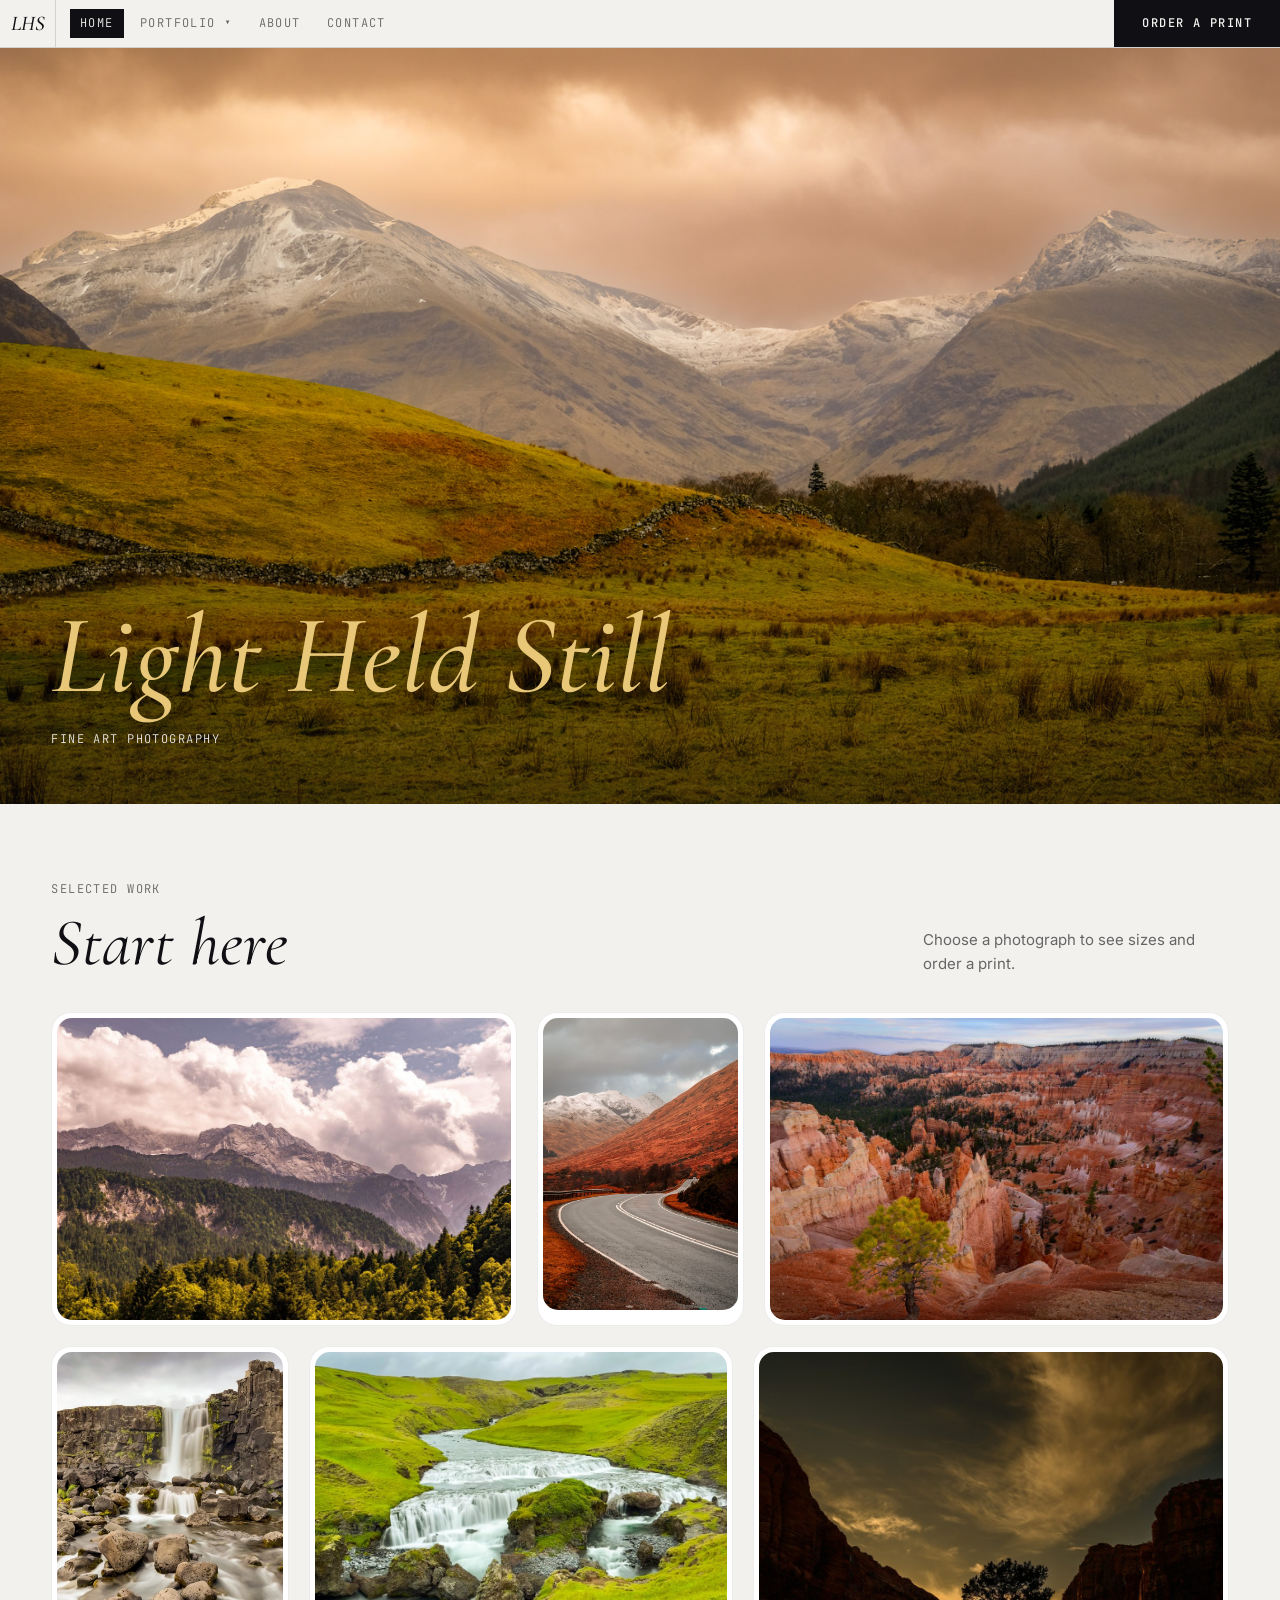
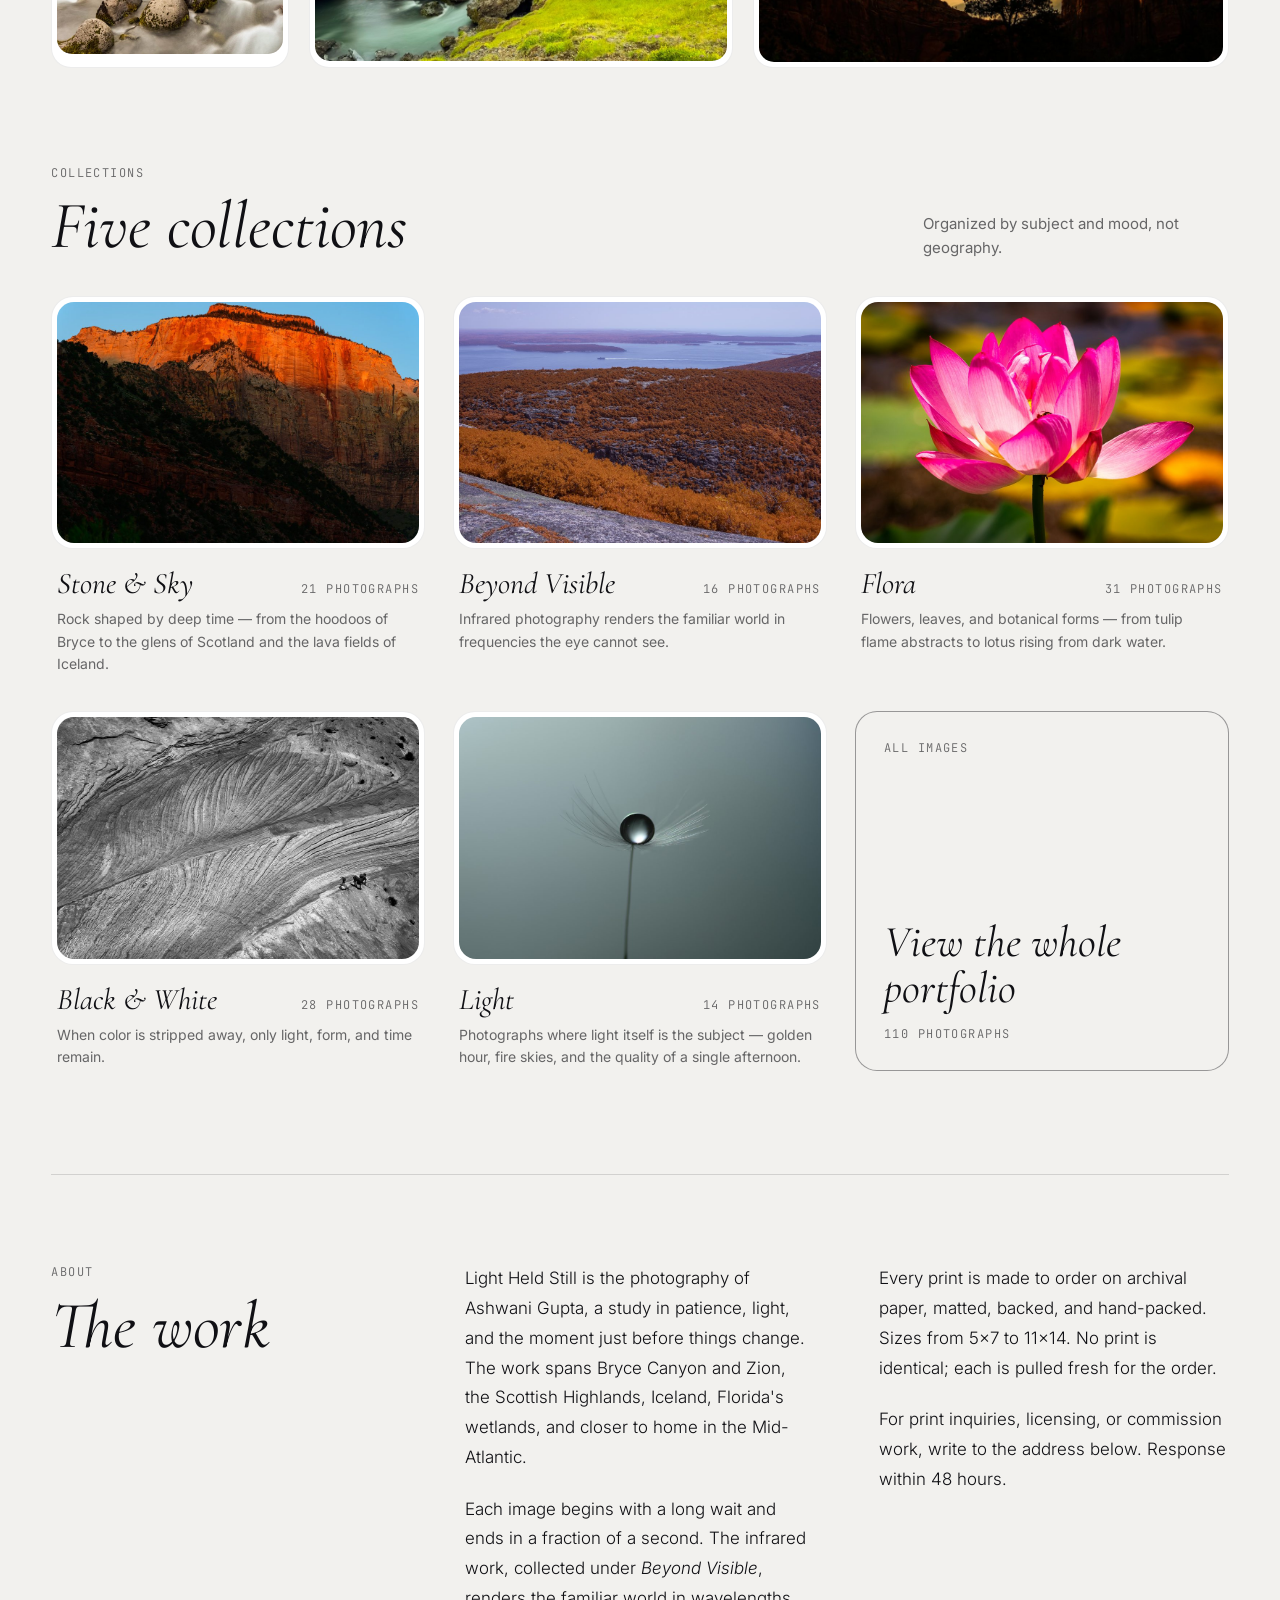
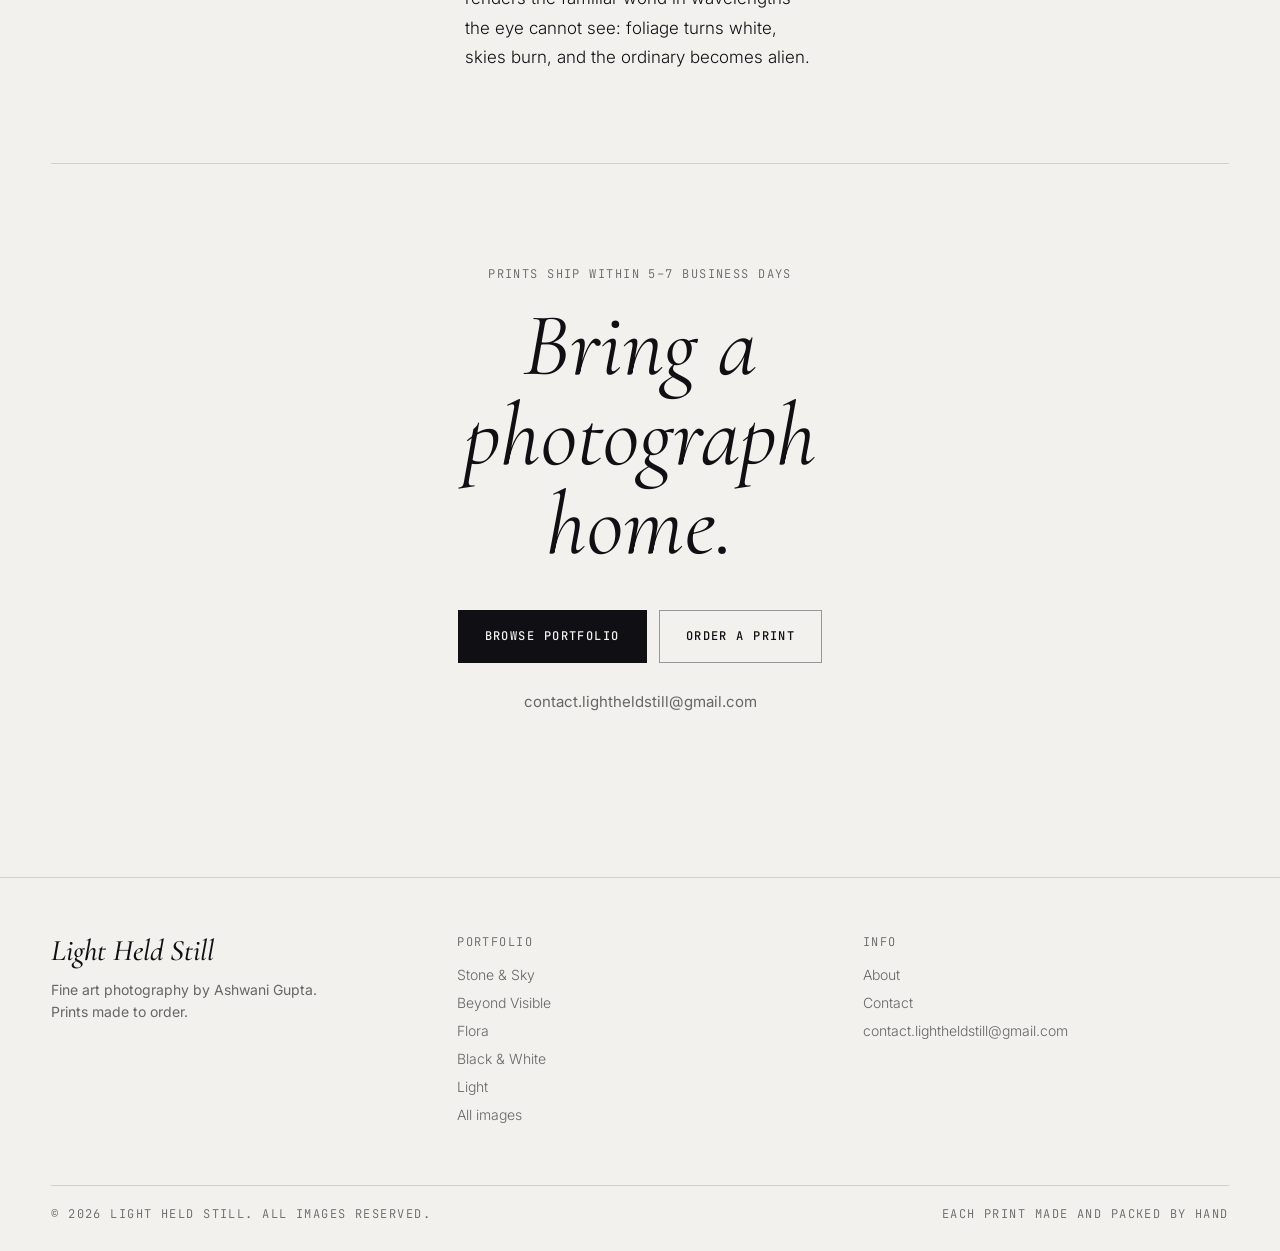
==== commit 178cf884: "Use contact.lightheldstill@gmail.com as site contact Co-Authored-By: Claude Sonnet 5.5 <noreply@anth" ====
--- a/index.html
+++ b/index.html
@@ -53,7 +53,7 @@
     <a href="portfolio.html" class="btn-solid mono">Browse portfolio</a>
     <a href="#selected" class="btn-line mono">Order a print</a>
   </div>
-  <p style="margin:28px 0 0"><a class="textlink" href="mailto:hello@lightheldstill.com" style="font-size:15px;font-weight:400">hello@lightheldstill.com</a></p>
+  <p style="margin:28px 0 0"><a class="textlink" href="mailto:contact.lightheldstill@gmail.com" style="font-size:15px;font-weight:400">contact.lightheldstill@gmail.com</a></p>
 </section>
 <footer id="site-footer"></footer>
 <script src="js/catalog.js"></script>
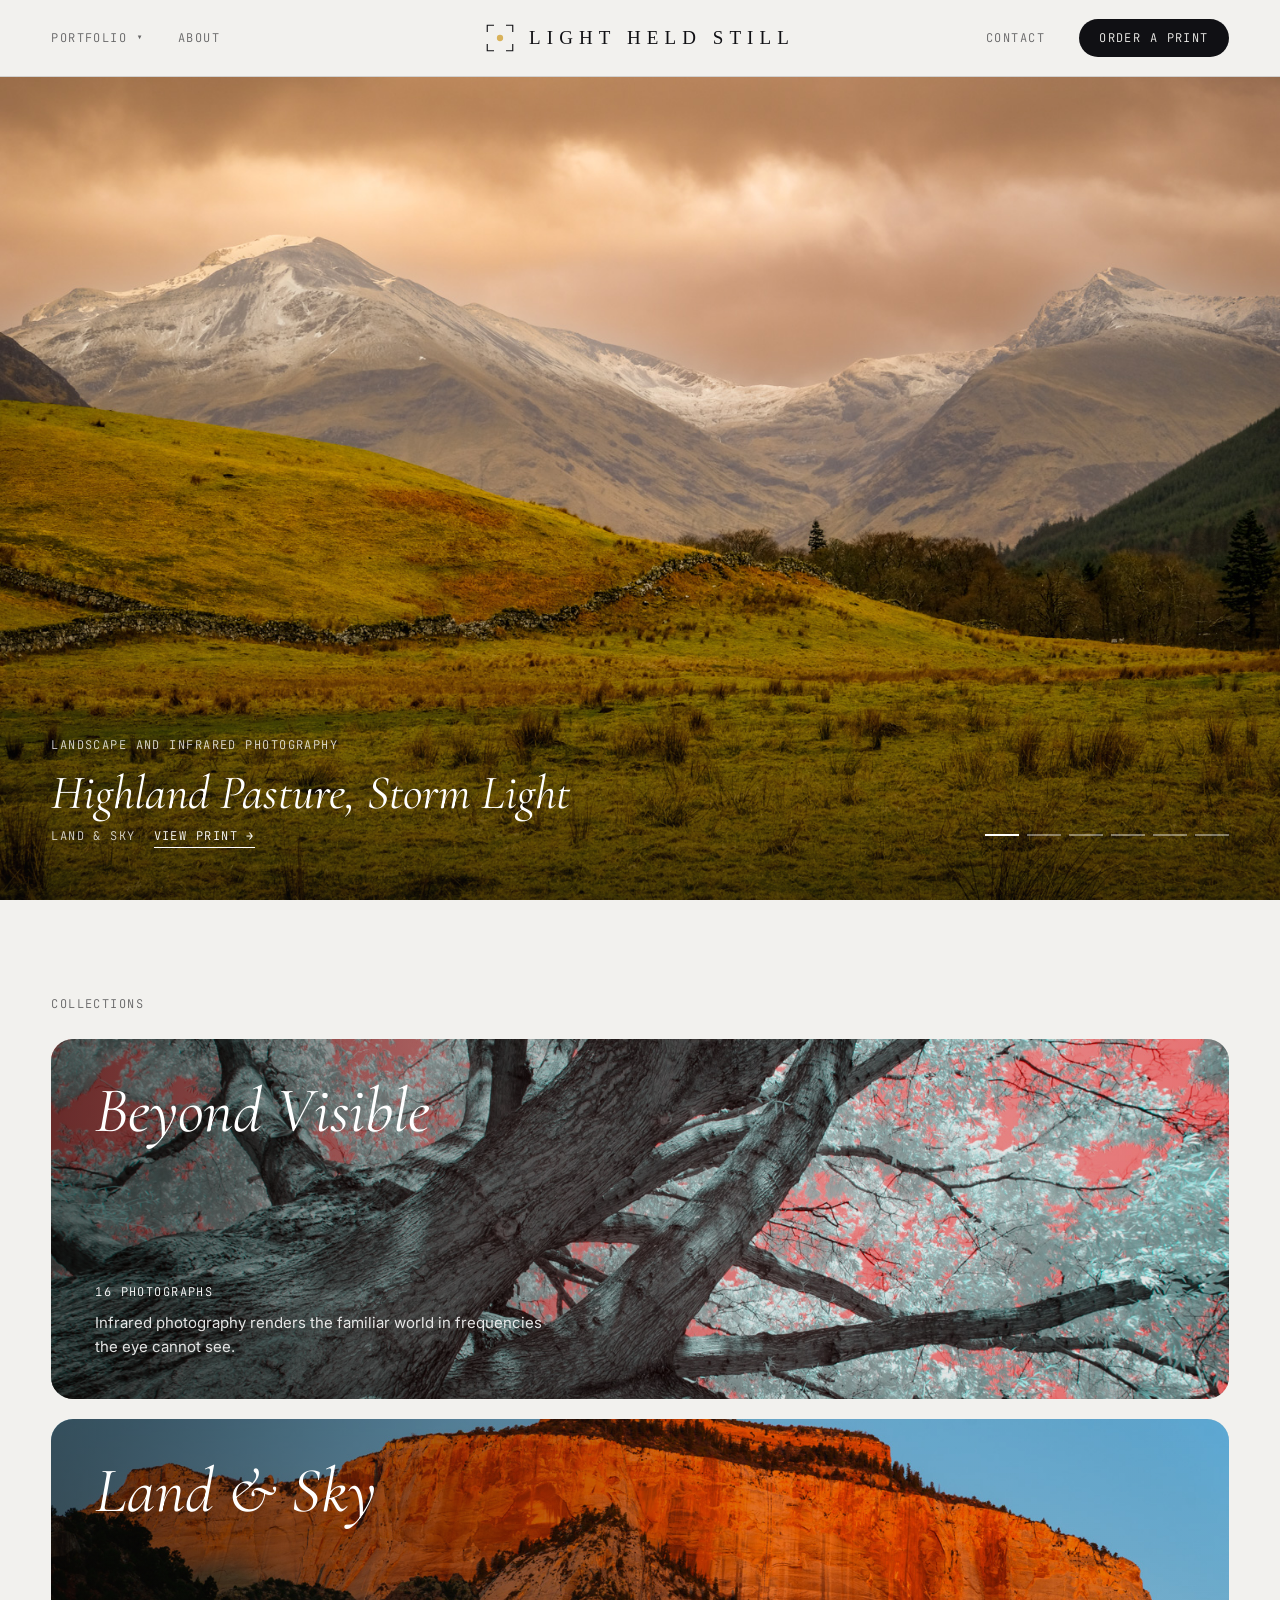
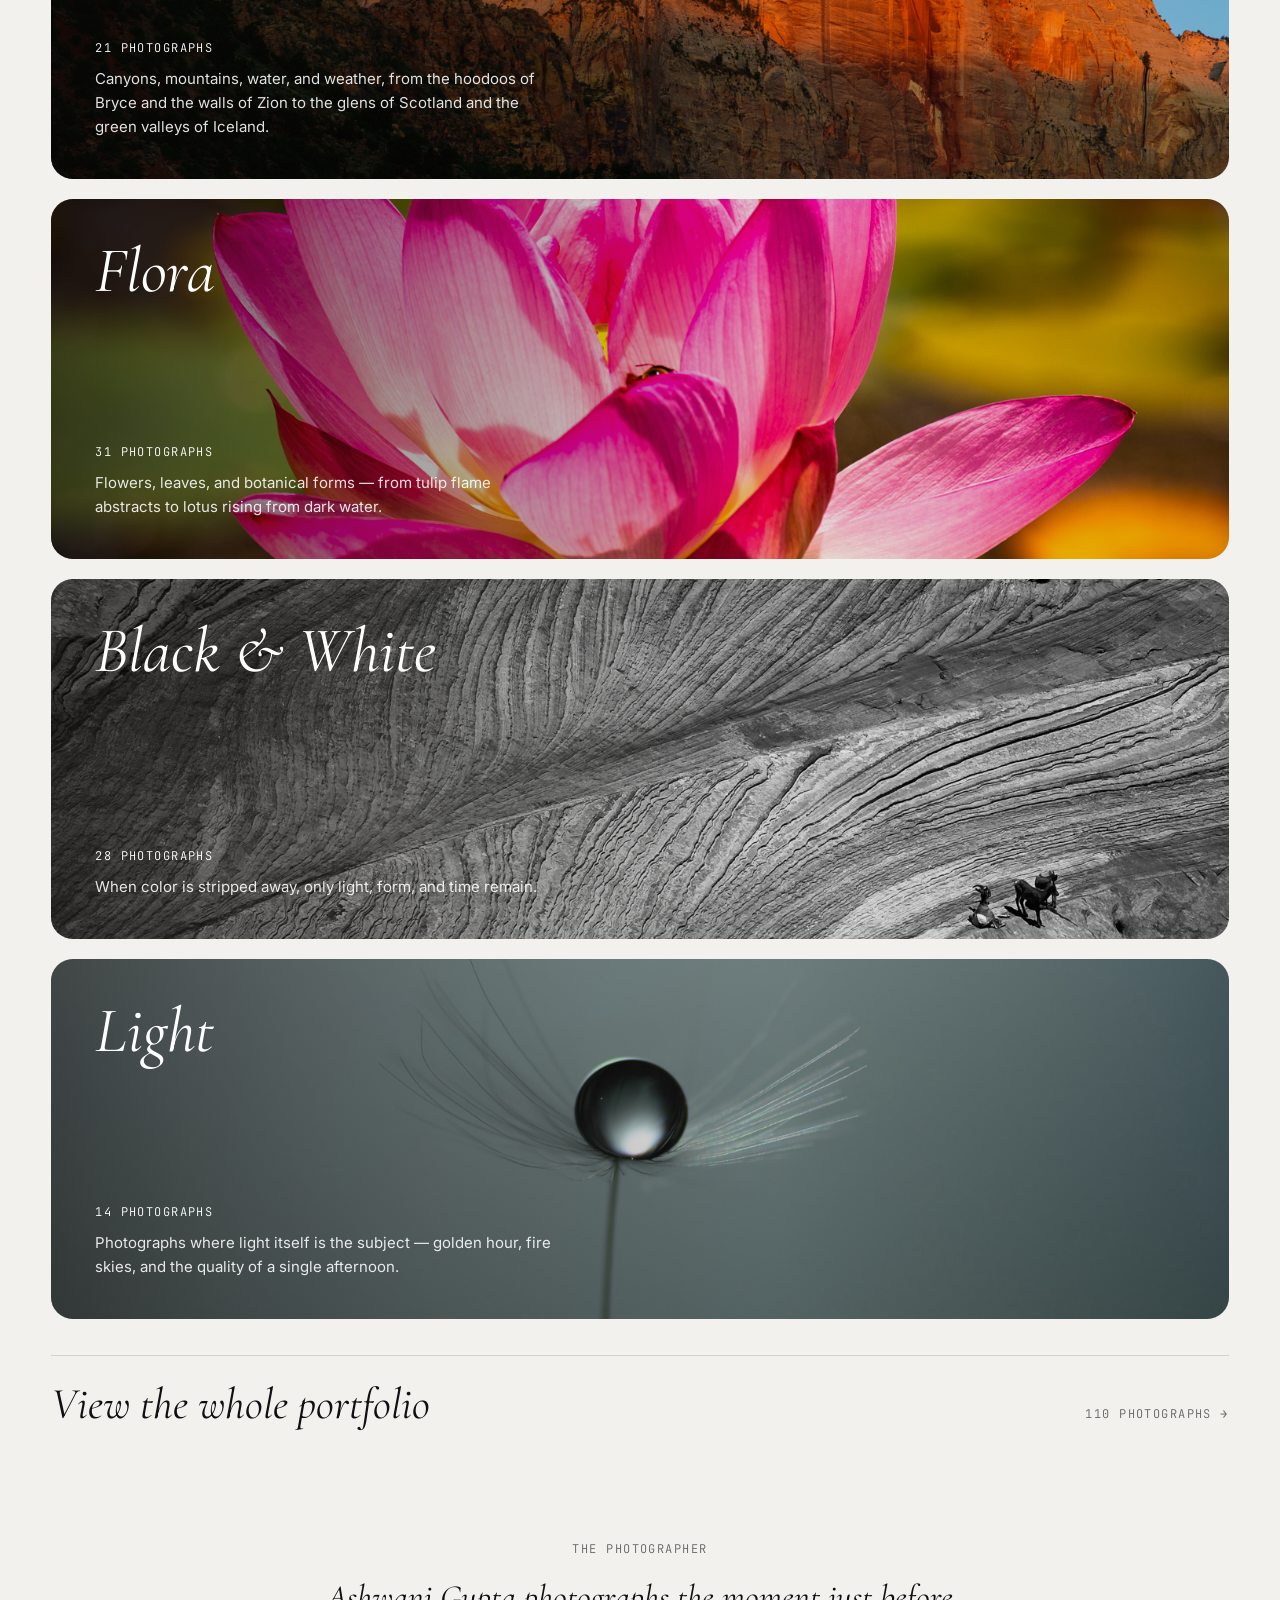
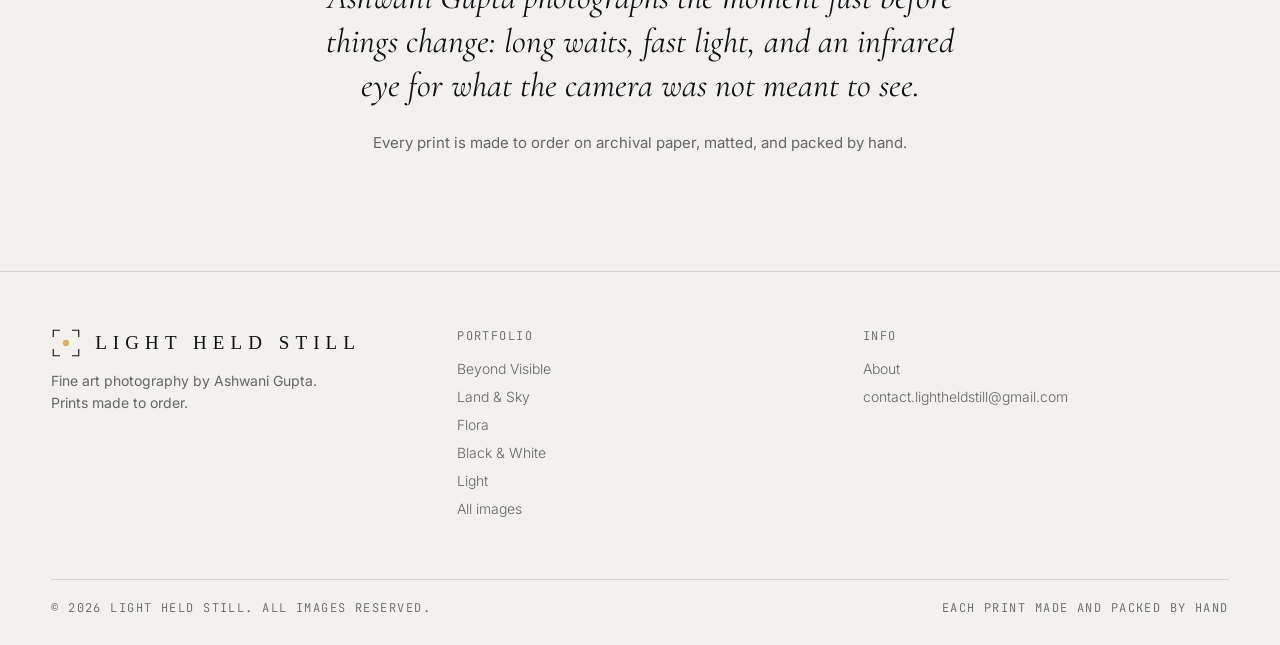
==== commit d98a2b49: "Homepage redesign: solid ribbon with viewfinder logo, hero slideshow, collection bands, Land & Sky C" ====
--- a/index.html
+++ b/index.html
@@ -3,79 +3,64 @@
 <head>
 <meta charset="UTF-8">
 <meta name="viewport" content="width=device-width, initial-scale=1.0">
-<title>Light Held Still — Fine Art Photography</title>
-<meta name="description" content="Fine art photography by Ashwani Gupta. Prints made to order across five collections.">
+<title>Light Held Still — Landscape and Infrared Photography</title>
+<meta name="description" content="Landscape and infrared fine art photography by Ashwani Gupta. Prints made to order.">
 <meta name="robots" content="noindex, nofollow">
+<link rel="icon" type="image/svg+xml" href="images/favicon.svg">
 <link rel="stylesheet" href="css/style.css">
 </head>
 <body>
 <header id="site-header"></header>
 
-<section class="hero" id="top">
-  <img src="images/full/p079.jpg" alt="Highland Pasture, Storm Light, Scottish Highlands">
-  <div class="hero-text"><h1>Light Held Still</h1><p class="mono">Fine art photography</p></div>
+<section class="hero" id="top" aria-roledescription="carousel" aria-label="Featured photographs">
+  <div id="slides"></div>
+  <div class="hero-cap">
+    <div class="mono hero-tag">Landscape and infrared photography</div>
+    <div class="hero-title" id="h-title"></div>
+    <div class="mono hero-sub"><span id="h-coll"></span><a id="h-link" href="#">View print →</a></div>
+  </div>
+  <div class="ticks" id="ticks"></div>
 </section>
 
-<section class="sec" id="selected">
-  <div class="sec-head">
-    <div><div class="mono dim">Selected work</div><h2>Start here</h2></div>
-    <p>Choose a photograph to see sizes and order a print.</p>
-  </div>
-  <div id="selected-rows"></div>
+<section class="sec" id="collections" style="padding-top:clamp(64px,8vw,96px)">
+  <div class="mono dim">Collections</div>
+  <div class="bands" id="bands"></div>
+  <a class="allrow" href="collection.html?c=all"><span class="allrow-t">View the whole portfolio</span><span class="mono dim" id="all-n"></span></a>
 </section>
 
-<section class="sec" id="collections">
-  <div class="sec-head">
-    <div><div class="mono dim">Collections</div><h2>Five collections</h2></div>
-    <p>Organized by subject and mood, not geography.</p>
-  </div>
-  <div class="cards" id="cards"></div>
-</section>
-
-<section class="rulesec" id="about" style="margin-top:clamp(56px,8vw,104px)">
-  <div class="about-grid">
-    <div><div class="mono dim">About</div><h2 class="page-title">The work</h2></div>
-    <div class="prose">
-      <p>Light Held Still is the photography of Ashwani Gupta, a study in patience, light, and the moment just before things change. The work spans Bryce Canyon and Zion, the Scottish Highlands, Iceland, Florida's wetlands, and closer to home in the Mid-Atlantic.</p>
-      <p>Each image begins with a long wait and ends in a fraction of a second. The infrared work, collected under <em>Beyond Visible</em>, renders the familiar world in wavelengths the eye cannot see: foliage turns white, skies burn, and the ordinary becomes alien.</p>
-    </div>
-    <div class="prose">
-      <p>Every print is made to order on archival paper, matted, backed, and hand-packed. Sizes from 5×7 to 11×14. No print is identical; each is pulled fresh for the order.</p>
-      <p>For print inquiries, licensing, or commission work, write to the address below. Response within 48 hours.</p>
-    </div>
-  </div>
-</section>
-
-<section class="rulesec contact" id="contact" style="margin-bottom:0">
-  <div class="mono dim">Prints ship within 5–7 business days</div>
-  <h2>Bring a photograph home.</h2>
-  <div class="btns">
-    <a href="portfolio.html" class="btn-solid mono">Browse portfolio</a>
-    <a href="#selected" class="btn-line mono">Order a print</a>
-  </div>
-  <p style="margin:28px 0 0"><a class="textlink" href="mailto:contact.lightheldstill@gmail.com" style="font-size:15px;font-weight:400">contact.lightheldstill@gmail.com</a></p>
+<section class="artist" id="about">
+  <div class="mono dim">The photographer</div>
+  <p class="artist-l">Ashwani Gupta photographs the moment just before things change: long waits, fast light, and an infrared eye for what the camera was not meant to see.</p>
+  <p class="artist-s">Every print is made to order on archival paper, matted, and packed by hand.</p>
 </section>
 <footer id="site-footer"></footer>
 <script src="js/catalog.js"></script>
 <script>
 siteChrome('home');
-// Selected work: two justified rows, widths follow each photo's aspect ratio
-const dims = {};
-function row(ids){
-  return '<div class="srow">'+ids.map(id=>{
-    const p=byId(id), r=dims[id];
-    return `<a class="frame" href="photo.html?id=${id}&c=selected" style="flex:${r} 1 ${Math.round(r*160)}px"><div class="frame-in"><img src="${imgPath(id,'mid')}" alt="${esc(p.title)}"></div></a>`;
-  }).join('')+'</div>';
+document.getElementById('bands').innerHTML = COLLECTION_ORDER.map(bandHTML).join('');
+document.getElementById('all-n').textContent = CATALOG.length + ' photographs →';
+
+const slides = SELECTED.map(byId);
+const box = document.getElementById('slides'), ticks = document.getElementById('ticks');
+box.innerHTML = slides.map((p,i)=>`<div class="slide${i===0?' on':''}"><img src="${imgPath(p.id,'full')}" alt="${esc(p.title)}" ${i===0?'':'loading="lazy"'}></div>`).join('');
+ticks.innerHTML = slides.map((p,i)=>`<button aria-label="Show photograph ${i+1}"${i===0?' class="on"':''}></button>`).join('');
+let cur = 0, timer = null;
+function show(i){
+  cur = (i+slides.length)%slides.length;
+  box.querySelectorAll('.slide').forEach((el,k)=>el.classList.toggle('on',k===cur));
+  ticks.querySelectorAll('button').forEach((el,k)=>el.classList.toggle('on',k===cur));
+  const p = slides[cur];
+  document.getElementById('h-title').textContent = p.title;
+  document.getElementById('h-coll').textContent = COLLECTIONS[p.collection].name;
+  document.getElementById('h-link').href = `photo.html?id=${p.id}&c=selected`;
 }
-Promise.all(SELECTED.map(id=>new Promise(res=>{const i=new Image();i.onload=()=>{dims[id]=i.naturalWidth/i.naturalHeight;res()};i.onerror=()=>{dims[id]=1.5;res()};i.src=imgPath(id,'mid');})))
- .then(()=>{document.getElementById('selected-rows').innerHTML=row(SELECTED.slice(0,3))+row(SELECTED.slice(3));});
-document.getElementById('cards').innerHTML = COLLECTION_ORDER.map(k=>{
-  const c=COLLECTIONS[k], n=byCollection(k).length;
-  return `<a class="card" href="collection.html?c=${k}">
-    <div class="frame"><div class="card-img"><img src="${imgPath(c.cover,'mid')}" alt="${esc(c.name)}" loading="lazy"></div></div>
-    <div class="card-meta"><span class="card-name">${esc(c.name)}</span><span class="mono dim">${n} photographs</span></div>
-    <p class="card-desc">${esc(c.desc)}</p></a>`;
-}).join('') + `<a class="all" href="collection.html?c=all"><span class="mono dim">All images</span><span><span class="all-title">View the whole portfolio</span><span class="mono dim" style="display:block;margin-top:14px">${CATALOG.length} photographs</span></span></a>`;
+ticks.querySelectorAll('button').forEach((b,i)=>b.addEventListener('click',()=>{show(i);start();}));
+function start(){
+  clearInterval(timer);
+  if (window.matchMedia('(prefers-reduced-motion: reduce)').matches) return;
+  timer = setInterval(()=>{ if(!document.hidden) show(cur+1); }, 6500);
+}
+show(0); start();
 
 </script>
 </body>
--- a/css/style.css
+++ b/css/style.css
@@ -9,34 +9,75 @@
 .serif{font-family:'Cormorant Garamond',Georgia,serif;font-style:italic;font-weight:400}
 .dim{color:var(--dim)}
 
-/* top bar */
-#site-header{display:flex;flex-wrap:wrap;align-items:stretch;min-height:48px;border-bottom:1px solid var(--rule);background:var(--bg);position:relative;z-index:20}
-.mark{display:flex;align-items:center;justify-content:center;width:56px;border-right:1px solid var(--rule);font:italic 500 21px 'Cormorant Garamond',Georgia,serif}
-.topnav{display:flex;flex-wrap:wrap;align-items:center;gap:6px;padding:0 14px;flex-grow:1}
-.topnav>a,.dd>a{color:var(--dim);padding:6px 10px;transition:color .12s linear;display:inline-block}
-.topnav>a:hover,.dd>a:hover{color:var(--ink)}
-.topnav a.cur{background:var(--ink);color:var(--bg)}
-.cta-block{display:flex;align-items:center;background:var(--ink);color:var(--bg);padding:0 28px;font-weight:500;transition:opacity .15s cubic-bezier(.4,0,.2,1)}
-.cta-block:hover{opacity:.8}
+/* ribbon */
+#site-header{background:var(--bg);border-bottom:1px solid var(--rule);position:relative;z-index:20}
+.rib{display:grid;grid-template-columns:1fr auto 1fr;align-items:center;gap:20px;min-height:76px;padding:0 var(--pad)}
+.rl,.rr{display:flex;align-items:center;gap:34px}.rr{justify-content:flex-end}
+.rl a,.rr a{white-space:nowrap;color:var(--dim);transition:color .12s linear;display:inline-block}
+.rl a:hover,.rr a:hover{color:var(--ink)}
+.rl a.cur{color:var(--ink);border-bottom:1px solid var(--ink);padding-bottom:3px}
+.brand{display:flex;align-items:center;gap:14px;color:var(--ink)}
+.logo{width:30px;height:30px;flex:none}
+.wm{font:500 19px 'Cormorant Garamond',Georgia,serif;letter-spacing:.32em;text-transform:uppercase;white-space:nowrap}
+.pill{background:var(--ink);color:var(--bg)!important;padding:11px 20px;border-radius:999px;transition:opacity .15s cubic-bezier(.4,0,.2,1)}
+.pill:hover{opacity:.8}
 .dd{position:relative}
-.dd-menu{display:none;position:absolute;top:100%;left:0;min-width:210px;background:var(--bg);border:1px solid var(--rule);padding:6px}
-.dd-menu a{display:block;padding:10px 12px;color:var(--dim);transition:color .12s linear}
-.dd-menu a:hover{color:var(--ink)}
+.dd-menu{display:none;position:absolute;top:100%;left:-14px;min-width:210px;background:var(--bg);border:1px solid var(--rule);padding:6px;margin-top:10px}
+.dd-menu a{display:block;padding:10px 12px}
 .dd:hover .dd-menu,.dd.open .dd-menu{display:block}
+.dd::after{content:"";position:absolute;left:0;right:0;top:100%;height:12px}
+@media(max-width:820px){
+ .rib{grid-template-columns:1fr 1fr;padding-top:16px;padding-bottom:12px;min-height:0;row-gap:12px}
+ .brand{grid-column:1/-1;justify-content:center;order:-1}
+ .wm{font-size:16px;letter-spacing:.26em}
+ .rl,.rr{gap:14px}
+ .rib .mono{font-size:11px;letter-spacing:.1em}
+ .pill{padding:9px 14px}
+}
 
-/* hero */
-.hero{position:relative;min-height:620px;height:84vh;max-height:880px;overflow:hidden;background:#3a2c26}
-.hero img{position:absolute;inset:0;width:100%;height:100%;object-fit:cover;object-position:center 42%}
-.hero::after{content:"";position:absolute;left:0;right:0;bottom:0;height:52%;background:linear-gradient(to top,rgba(10,8,6,.62),rgba(10,8,6,0))}
-.hero-text{position:absolute;z-index:2;left:var(--pad);right:var(--pad);bottom:clamp(28px,5vw,56px)}
-.hero h1{margin:0;font:italic 500 clamp(46px,9vw,112px)/.95 'Cormorant Garamond',Georgia,serif;color:var(--gold);text-shadow:0 2px 28px rgba(0,0,0,.45)}
-.hero p{margin:22px 0 0;color:rgba(255,255,255,.88)}
+/* hero slideshow */
+.hero{position:relative;height:calc(100vh - 77px);min-height:480px;max-height:900px;overflow:hidden;background:#3a2c26}
+.slide{position:absolute;inset:0;opacity:0;transition:opacity 1.4s ease}
+.slide.on{opacity:1}
+.slide img{width:100%;height:100%;object-fit:cover;object-position:center 42%}
+.hero::after{content:"";position:absolute;left:0;right:0;bottom:0;height:46%;background:linear-gradient(to top,rgba(10,8,6,.62),transparent);pointer-events:none}
+.hero-cap{position:absolute;z-index:3;left:var(--pad);bottom:clamp(28px,4.5vw,52px);color:#fff;max-width:70%}
+.hero-tag{color:rgba(255,255,255,.82);margin-bottom:14px}
+.hero-title{font:italic 400 clamp(30px,4vw,48px)/1.05 'Cormorant Garamond',Georgia,serif}
+.hero-sub{display:flex;gap:18px;margin-top:10px;flex-wrap:wrap}
+.hero-sub span{opacity:.8}
+.hero-sub a{border-bottom:1px solid #fff;padding-bottom:2px}
+.ticks{position:absolute;z-index:3;right:var(--pad);bottom:clamp(34px,4.8vw,58px);display:flex;gap:8px}
+.ticks button{width:34px;height:14px;border:0;background:none;padding:0;cursor:pointer;position:relative}
+.ticks button::after{content:"";position:absolute;left:0;right:0;top:6px;height:2px;background:rgba(255,255,255,.4);transition:background .2s}
+.ticks button.on::after,.ticks button:hover::after{background:#fff}
+@media(max-width:600px){.ticks button{width:22px}.hero-cap{max-width:100%;bottom:62px}.ticks{left:var(--pad);right:auto;bottom:28px}}
 
 /* sections */
 .sec{padding:clamp(48px,6vw,88px) var(--pad) 0}
 .sec-head{display:flex;flex-wrap:wrap;align-items:flex-end;justify-content:space-between;gap:20px;margin-bottom:36px}
 .sec-head h2,.page-title{margin:12px 0 0;font:italic 400 clamp(40px,5.2vw,68px)/1 'Cormorant Garamond',Georgia,serif}
 .sec-head p{margin:0;max-width:34ch;font-size:15px;line-height:1.6;color:var(--dim);font-weight:400}
+
+/* collection bands */
+.bands{display:flex;flex-direction:column;gap:20px;margin-top:26px}
+.band{position:relative;display:block;height:360px;border-radius:22px;overflow:hidden;background:#d9d7d2;color:#fff}
+.band img{position:absolute;inset:0;width:100%;height:100%;object-fit:cover;transition:transform .5s cubic-bezier(.2,.7,.2,1)}
+.band:hover img{transform:scale(1.035)}
+.band::before{content:"";position:absolute;inset:0;z-index:1;background:linear-gradient(90deg,rgba(10,8,6,.62),rgba(10,8,6,.1) 62%)}
+.band-t{position:absolute;inset:0;z-index:2;padding:40px 44px;display:flex;flex-direction:column;justify-content:space-between}
+.band-n{font:italic 400 clamp(40px,5vw,64px)/1 'Cormorant Garamond',Georgia,serif}
+.band-m{display:flex;flex-direction:column;gap:10px;max-width:46ch}
+.band-d{font-size:15px;line-height:1.6;font-weight:400;color:rgba(255,255,255,.88)}
+.allrow{display:flex;flex-wrap:wrap;justify-content:space-between;align-items:baseline;gap:12px;border-top:1px solid var(--rule);margin-top:36px;padding-top:26px;transition:opacity .15s}
+.allrow:hover{opacity:.6}
+.allrow-t{font:italic 400 clamp(30px,3.6vw,44px)/1 'Cormorant Garamond',Georgia,serif}
+@media(max-width:700px){.band{height:260px;border-radius:18px}.band-t{padding:24px}.band-d{font-size:14px}}
+
+/* artist */
+.artist{margin:clamp(72px,9vw,120px) auto 0;max-width:720px;text-align:center;padding:0 24px}
+.artist-l{font:italic 400 clamp(26px,3vw,34px)/1.3 'Cormorant Garamond',Georgia,serif;margin:18px 0 0}
+.artist-s{margin:22px 0 0;font-size:15px;line-height:1.7;color:var(--dim);font-weight:400}
 
 /* framed photo */
 .frame{display:block;background:#fff;padding:5px;border-radius:20px;border:1px solid rgba(16,16,20,.08)}
@@ -45,25 +86,6 @@
 a:hover>.frame .frame-in img,a.frame:hover .frame-in img{transform:scale(1.035)}
 .frame.lg{padding:5px;border-radius:22px}
 .frame.lg .frame-in{border-radius:17px}
-
-/* selected rows */
-.srow{display:flex;flex-wrap:wrap;gap:20px;margin-bottom:20px}
-.srow>a{min-width:0}
-
-/* collection cards */
-.cards{display:grid;grid-template-columns:repeat(auto-fit,minmax(min(100%,320px),1fr));gap:36px 28px}
-.card-img{border-radius:17px;overflow:hidden;aspect-ratio:3/2;background:#d9d7d2}
-.card-img img{width:100%;height:100%;object-fit:cover;display:block;transition:transform .4s cubic-bezier(.2,.7,.2,1)}
-.card:hover .card-img img{transform:scale(1.035)}
-.card .frame{border-radius:22px}
-.card-meta{display:flex;align-items:baseline;justify-content:space-between;gap:12px;margin:18px 6px 0}
-.card-name{font:italic 400 30px/1.1 'Cormorant Garamond',Georgia,serif}
-.card-desc{margin:8px 6px 0;font-size:14px;line-height:1.6;color:var(--dim);font-weight:400;max-width:44ch}
-.all{display:flex;flex-direction:column;justify-content:space-between;border:1px solid var(--edge);border-radius:22px;padding:28px;min-height:360px;background:var(--bg);transition:background-color .12s linear,color .12s linear,border-color .12s linear}
-.all:hover{background:var(--ink);color:var(--bg);border-color:transparent}
-.all .dim{transition:color .12s linear}
-.all:hover .dim{color:rgba(242,241,238,.7)}
-.all-title{display:block;font:italic 400 44px/1.05 'Cormorant Garamond',Georgia,serif}
 
 /* photo masonry */
 .masonry{column-count:3;column-gap:24px}
@@ -93,9 +115,9 @@
 .textlink{color:var(--dim);transition:color .12s linear}.textlink:hover{color:var(--ink)}
 
 /* footer */
-#site-footer{border-top:1px solid var(--rule);padding:56px var(--pad) 28px;margin-top:clamp(40px,5vw,72px)}
+#site-footer{border-top:1px solid var(--rule);padding:56px var(--pad) 28px;margin-top:clamp(72px,9vw,120px)}
 .foot-grid{display:grid;grid-template-columns:repeat(auto-fit,minmax(min(100%,200px),1fr));gap:40px}
-.foot-mark{font-size:30px;line-height:1.1;font-weight:500}
+
 .foot-brand p{margin:12px 0 0;font-size:14px;line-height:1.6;color:var(--dim);font-weight:400;max-width:30ch}
 .foot-grid .mono{margin-bottom:10px}
 .foot-base{display:flex;flex-wrap:wrap;justify-content:space-between;gap:12px;margin-top:56px;padding-top:20px;border-top:1px solid var(--rule)}
@@ -119,4 +141,4 @@
 .pbtns a{display:block}
 .facts{margin-top:36px;border-top:1px solid var(--rule)}
 .facts div{display:flex;justify-content:space-between;gap:16px;padding:16px 0;border-bottom:1px solid var(--rule);font-size:14px;font-weight:400}
-@media(max-width:600px){#site-header .cta-block{width:100%;justify-content:center;padding:14px}.topnav{padding:6px 10px}}
+
